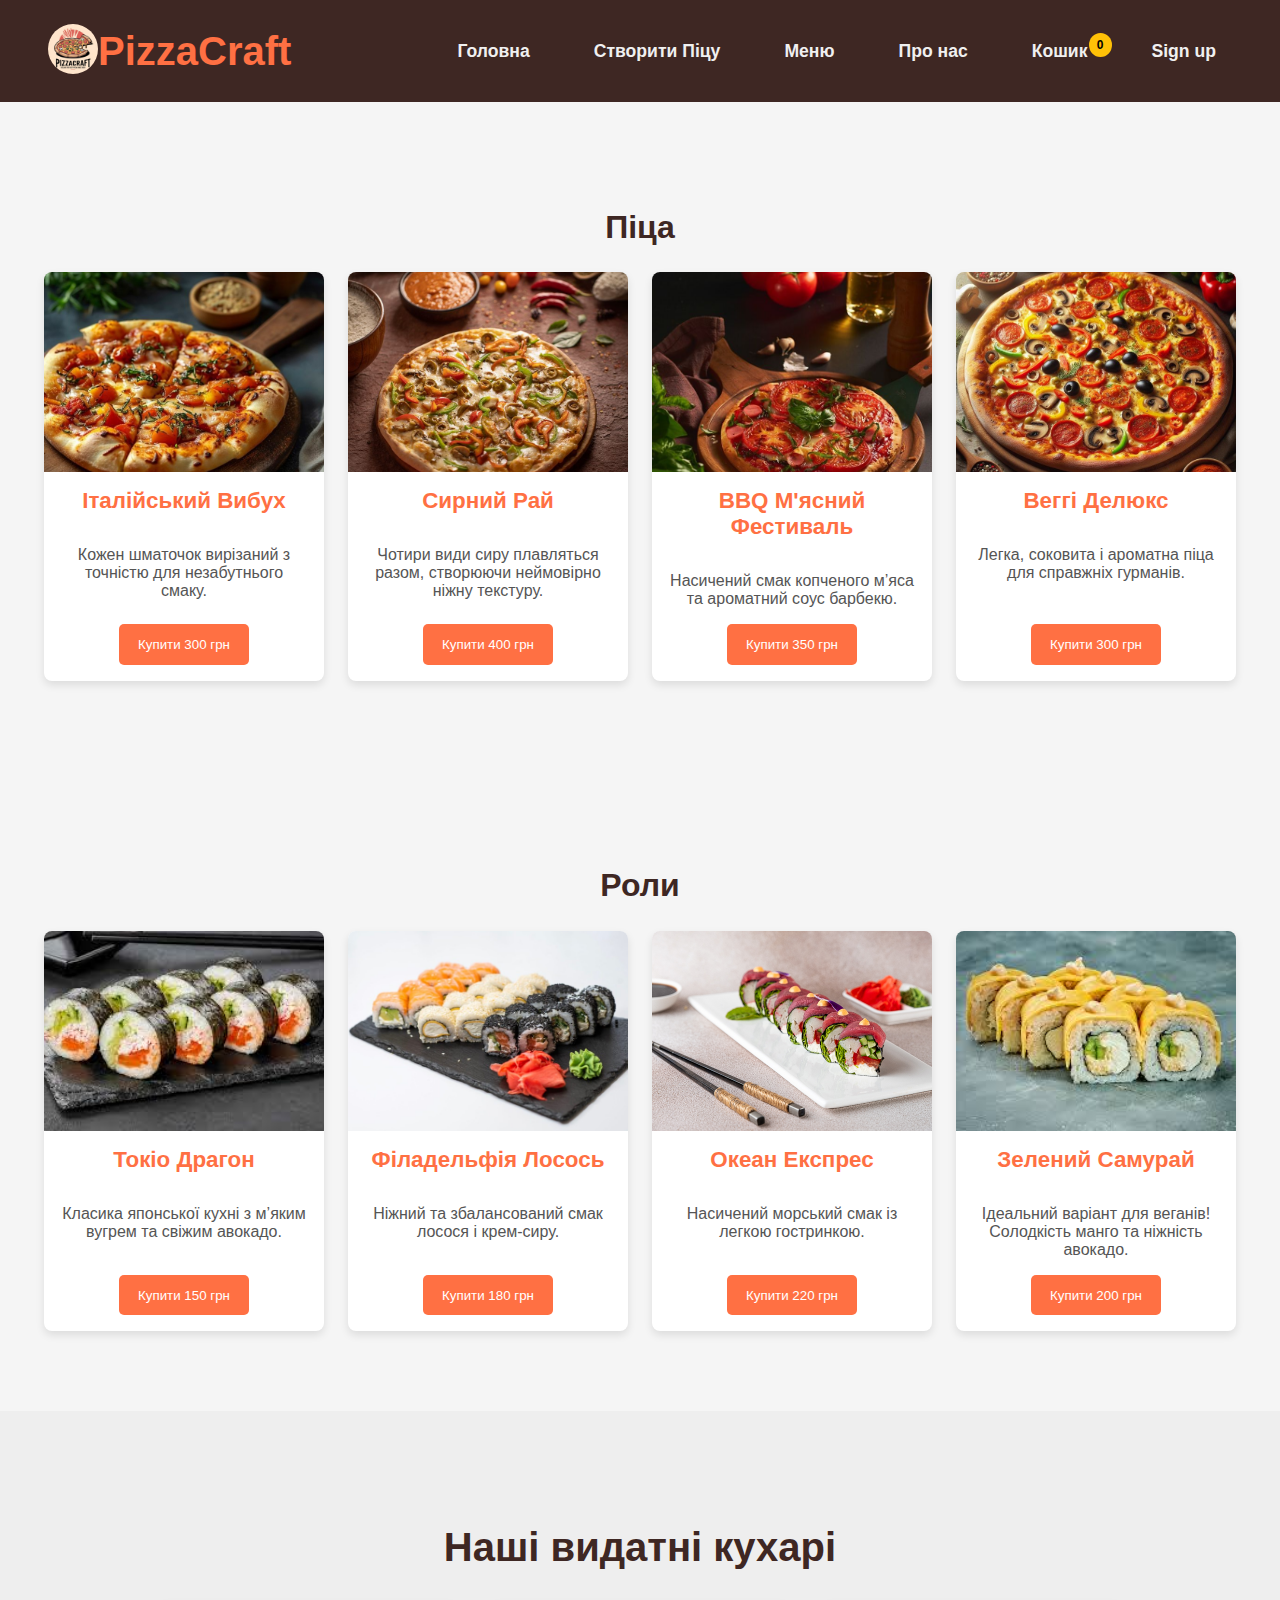
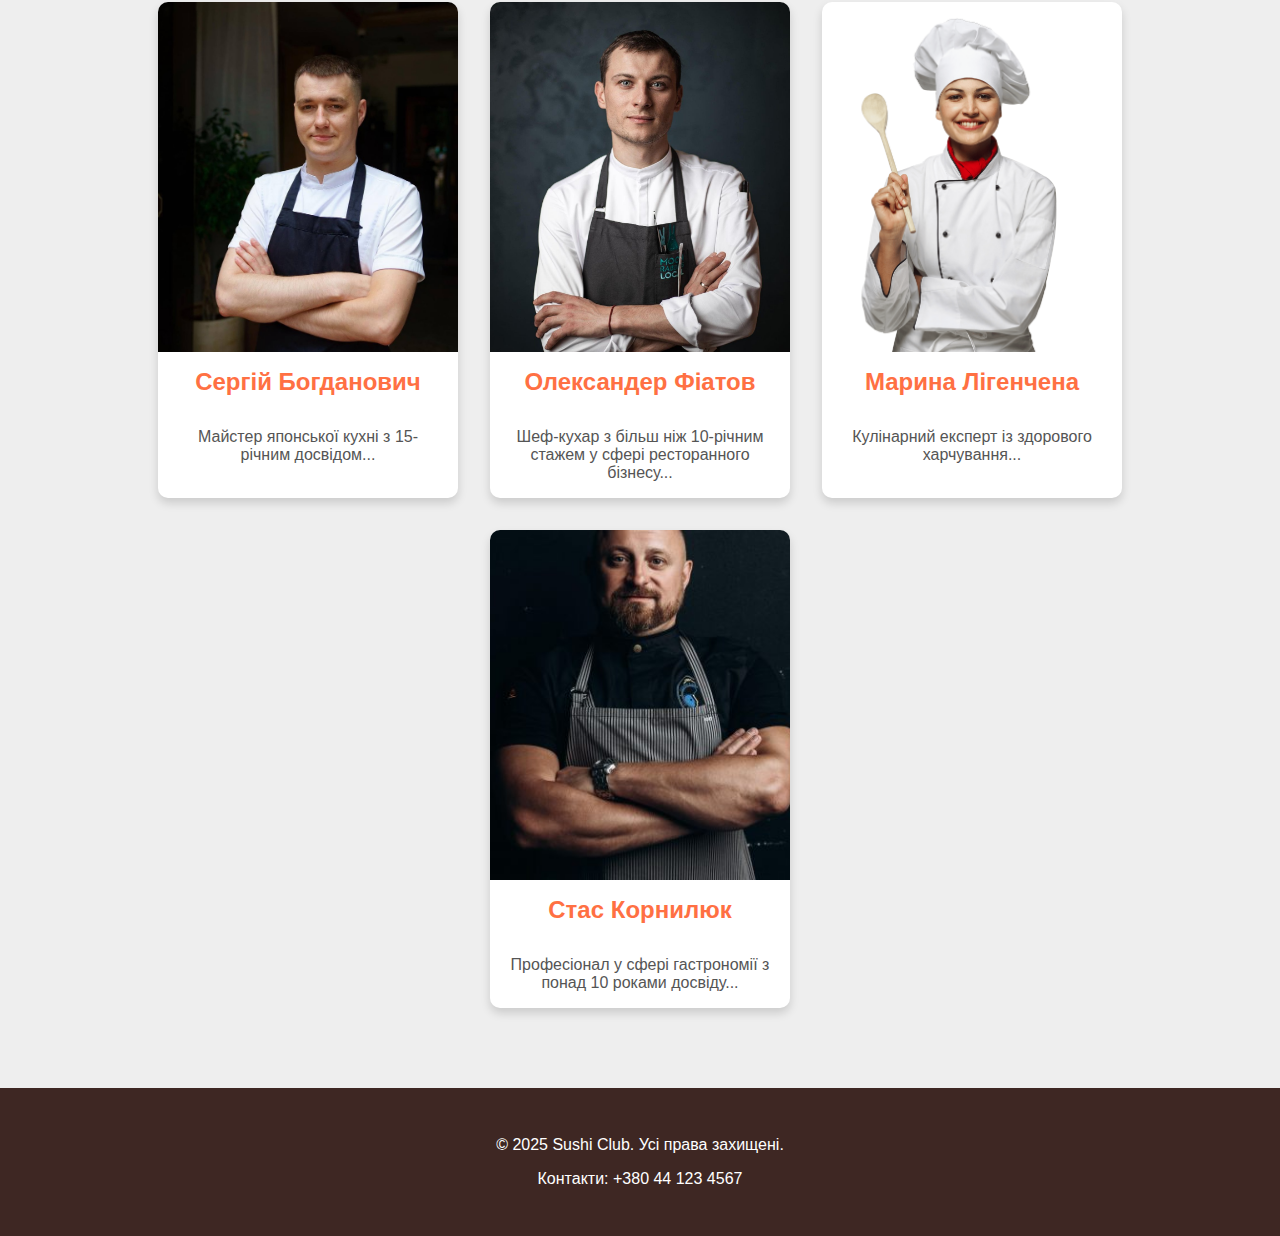
==== index.html @ f6d99a78 "esive" ====
<!DOCTYPE html>
<html lang="uk">
<head>
  <meta charset="UTF-8">
  <meta name="viewport" content="width=device-width, initial-scale=1.0">
  <title>PizzaCraft</title>
  <link rel="stylesheet" href="style.css">
  <link rel="icon" href="img/logo.jpg">
  <script defer src="script.js"></script>
</head>
<body>
  <header class="header">
    <div class="ava">
        <img src="img/logo.jpg" alt="Логотип">
    </div>
    <h1>PizzaCraft</h1>
    <nav>
        <ul>
            <li><a href="index.html">Головна</a></li>
            <li><a href="#">Створити Піцу</a></li>
            <li><a href="#">Меню</a></li>
            <li><a href="#">Про нас</a></li>
            <li>
                <a href="index1.html" >
                    Кошик <span class="cart-count">0</span>
                </a>
            </li>
            <li><a href="#" class="up" onclick="window.location.href='index2.html'">Sign up</a></li>
        </ul>
    </nav>
</header>

<section class="specials">
    <h2>Піца</h2>
    <div class="cards" >
        <div class="card" onclick="openModal('img/pizza_1.jpg', 'Італійський Вибух', 'Склад: томатний соус, моцарела, пепероні, прошуто, пармезан, базилік.Опис: Насичений смак італійських делікатесів у кожному шматочку. Ідеальне поєднання пікантності пепероні та ніжності прошуто.')">
            <img src="img/pizza_1.jpg" alt="Італійський Вибух">
            <h3>Італійський Вибух</h3>
            <p>Кожен шматочок вирізаний з точністю для незабутнього смаку.</p>   
            <button onclick="addToCart('Італійський Вибух', 300)">Купити 300 грн</button>
        </div>

        <div class="card" onclick="openModal('img/pizza_3.jpg', 'Сирний Рай', 'Склад: моцарела, горгонзола, чеддер, пармезан, вершковий соус.Опис: Чотири види сиру плавляться разом, створюючи неймовірно ніжну текстуру та насичений смак.')">
            <img src="img/pizza_3.jpg" alt="Сирний Рай">
            <h3>Сирний Рай</h3>
            <p>Чотири види сиру плавляться разом, створюючи неймовірно ніжну текстуру.</p>
            <button onclick="addToCart('Сирний Рай', 400)">Купити 400 грн</button>
        </div>

        <div class="card" onclick="openModal('img/pizza_2.jpg', 'BBQ М\'ясний Фестиваль', 'Склад: куряче філе, бекон, ковбаски, червона цибуля, соус BBQ, моцарела.Опис: Ідеальний вибір для м’ясоїдів! Насичений смак копченого м’яса та ароматний соус барбекю.')">
            <img src="img/pizza_2.jpg" alt="BBQ М'ясний Фестиваль">
            <h3>BBQ М'ясний Фестиваль</h3>
            <p>Насичений смак копченого м’яса та ароматний соус барбекю.</p>
            <button onclick="addToCart('BBQ М\'ясний Фестиваль', 350)">Купити 350 грн</button>
        </div>

        <div class="card" onclick="openModal('img/pizza_4.jpg', 'Веггі Делюкс', 'Склад: томати черрі, шпинат, печериці, оливки, моцарела, соус песто.Опис: Легка, соковита і ароматна піца для справжніх гурманів, які люблять овочі.')">
            <img src="img/pizza_4.jpg" alt="Веггі Делюкс">
            <h3>Веггі Делюкс</h3>
            <p>Легка, соковита і ароматна піца для справжніх гурманів.</p>
            <button onclick="addToCart('Веггі Делюкс', 300)">Купити 300 грн</button>
        </div>
    </div>
</section>

<section class="specials">
    <h2>Роли</h2>
    <div class="cards">
        <div class="card" onclick="openModal('img/rolly_1.jpg', 'Токіо Драгон', 'Склад: вугор, авокадо, огірок, ікра тобіко, унагі соус.Опис: Класика японської кухні з м’яким вугрем, свіжим авокадо і ніжною ікрою тобіко.')">
            <img src="img/rolly_1.jpg" alt="Токіо Драгон">
            <h3>Токіо Драгон</h3>
            <p>Класика японської кухні з м’яким вугрем та свіжим авокадо.</p>
            <button onclick="addToCart('Токіо Драгон', 150)">Купити 150 грн</button>
        </div>

        <div class="card" onclick="openModal('img/rolly_2.jpg', 'Філадельфія Лосось', 'Склад: лосось, крем-сир, авокадо, рис, норі.Опис: Легкий, ніжний і ідеально збалансований. Одна з найпопулярніших страв.')">
            <img src="img/rolly_2.jpg" alt="Філадельфія Лосось">
            <h3>Філадельфія Лосось</h3>
            <p>Ніжний та збалансований смак лосося і крем-сиру.</p>
            <button onclick="addToCart('Філадельфія Лосось', 180)">Купити 180 грн</button>
        </div>

        <div class="card" onclick="openModal('img/rolly_3.jpg', 'Океан Експрес', 'Склад: тигрова креветка, огірок, ікра масаго, спайсі соус.Опис: Насичений морський смак із легкою гостринкою.')">
            <img src="img/rolly_3.jpg" alt="Океан Експрес">
            <h3>Океан Експрес</h3>
            <p>Насичений морський смак із легкою гостринкою.</p>
            <button onclick="addToCart('Океан Експрес', 220)">Купити 220 грн</button>
        </div>

        <div class="card" onclick="openModal('img/rolly_4.jpg', 'Зелений Самурай', 'Склад: тофу, авокадо, манго, кунжут, соєва бумага.Опис: Ідеальний варіант для веганів. Легка солодкість манго поєднується з ніжним авокадо.')">
            <img src="img/rolly_4.jpg" alt="Зелений Самурай">
            <h3>Зелений Самурай</h3>
            <p>Ідеальний варіант для веганів! Солодкість манго та ніжність авокадо.</p>
            <button onclick="addToCart('Зелений Самурай', 200)">Купити 200 грн</button>
        </div>
    </div>
</section>

    
<section class="specials1">
    <h2>Наші видатні кухарі</h2>
    <div class="cards1">
        <div class="card1" onclick="openModal('img/Сергій Богданович.jpg', 'Сергій Богданович', 'Майстер японської кухні з 15-річним досвідом. Спеціалізується на традиційних техніках приготування суші та ролів. Викладав у відомих кулінарних школах, а його авторські рецепти використовують у топових ресторанах.')">
            <img src="img/Сергій Богданович.jpg" alt="Сергій Богданович">
            <h3>Сергій Богданович</h3>
            <p>Майстер японської кухні з 15-річним досвідом...</p>
        </div>

        <div class="card1" onclick="openModal('img/Олександер Фіатов.png', 'Олександер Фіатов', 'Шеф-кухар з більш ніж 10-річним стажем у сфері ресторанного бізнесу. Його страви відзначаються ідеальним балансом смаку та естетики. Брав участь у міжнародних кулінарних конкурсах та отримував престижні нагороди.')">
            <img src="img/Олександер Фіатов.png" alt="Олександер Фіатов">
            <h3>Олександер Фіатов</h3>
            <p>Шеф-кухар з більш ніж 10-річним стажем у сфері ресторанного бізнесу...</p>
        </div>

        <div class="card1" onclick="openModal('img/Марина Лігенчена.png', 'Марина Лігенчена', 'Кулінарний експерт із здорового харчування. Поєднує традиційні рецепти з сучасними трендами дієтичного харчування. Розробляє унікальні страви для спортсменів і людей, які слідкують за своїм раціоном.')">
            <img src="img/Марина Лігенчена.png" alt="Марина Лігенчена">
            <h3>Марина Лігенчена</h3>
            <p>Кулінарний експерт із здорового харчування...</p>
        </div>

        <div class="card1" onclick="openModal('img/Стас Корнилюк.jpg', 'Стас Корнилюк', 'Професіонал у сфері гастрономії з понад 10 роками досвіду. Відомий своїми авторськими рецептами та вмінням передавати кулінарні знання іншим. Відкрив кілька успішних ресторанів та навчає майбутніх шеф-кухарів.')">
            <img src="img/Стас Корнилюк.jpg" alt="Стас Корнилюк">
            <h3>Стас Корнилюк</h3>
            <p>Професіонал у сфері гастрономії з понад 10 роками досвіду...</p>
        </div>
    </div>
</section>

    

<div id="modal" class="modal">
    <div class="modal-content">
        <span class="close" onclick="closeModal()">&times;</span>
        <img id="modal-img" src="" alt="Кухар">
        <div class="modal-text">
            <h2 id="modal-title"></h2>
            <p id="modal-description"></p>
        </div>
    </div>
</div>

    <footer class="footer">
        <p>© 2025 Sushi Club. Усі права захищені.</p>
        <p>Контакти: +380 44 123 4567</p>
    </footer>
</body>
</html>
---- style.css ----
body {
  margin: 0;
  font-family: 'Arial', sans-serif;
  color: #333;
}

.header {
  display: flex;
  
  justify-content: space-between;
  align-items: center;
  padding: 1.5rem 3rem;
  background-color: #3e2723;
  color: white;
  box-shadow: 0 4px 8px rgba(0, 0, 0, 0.1);
}

.header h1 {
  margin: 0;
  font-size: 2.5rem;
  font-weight: 700;
  color: #ff7043;
  flex-grow: 1;
}

.header nav ul {
  list-style: none;
  display: flex;
  gap: 2rem;
  padding: 0;
  margin: 0;
}
nav ul li {
  margin: 0 15px;
  position: relative; 
}
.header nav ul li {
  margin: 0;
}

.header nav ul li a {
  color: #f0f0f0;
  text-decoration: none;
  font-size: 1.1rem;
  font-weight: 600;
  padding: 0.5rem 1rem;
  border-radius: 5px;
  transition: background-color 0.3s, color 0.3s;
  
}

.header nav ul li a:hover {
  background-color: #ff7043;
  color: white;
}

.ava img {
  width: 50px;
  height: auto;
  border-radius: 50%;
}

.specials {
  padding: 5rem 2rem;
  text-align: center;
  background-color: #f5f5f5;
}

.specials h2 {
  font-size: 2rem;
  color: #3e2723;
}

.cards {
  display: flex;
  justify-content: center;
  gap: 1.5rem;
  flex-wrap: wrap;
}

.card {
  background-color: #ffffff;
  border-radius: 8px;
  box-shadow: 0 4px 8px rgba(0, 0, 0, 0.1);
  width: 280px;
  overflow: hidden;
  transition: transform 0.3s;
  display: flex;
  flex-direction: column;
  justify-content: space-between;
}

.card:hover {
  transform: translateY(-5px);
}

.card img {
  width: 100%;
  height: 200px;
  object-fit: cover;
}

.card h3 {
  margin: 1rem;
  color: #ff7043;
  font-size: 1.4rem;
  flex-grow: 0;
}

.card p {
  padding: 0 1rem;
  color: #555;
  font-size: 1rem;
  flex-grow: 1; 
}

.card button {
  background-color: #ff7043;
  color: white;
  border: none;
  padding: 0.8rem 1.2rem;
  border-radius: 5px;
  cursor: pointer;
  transition: background-color 0.3s;
  margin: 0 1rem 1rem 1rem;
  align-self: center;
}

.card button:hover {
  background-color: #e64a19;
}


.gallery {
  padding: 3rem 2rem;
  text-align: center;
  background-color: #f5f5f5;
}

.gallery h2 {
  font-size: 2rem;
  color: #3e2723;
}

.thumbnails img {
  width: 100px;
  height: auto;
  margin: 1rem;
  transition: transform 0.3s;
}

.header nav ul li a.cart-icon {
  background-color: #ff5722;
  font-weight: bold;
  padding: 10px 20px;
  border-radius: 5px;
  text-decoration: none;
  display: flex;
  align-items: center;
  position: relative;
  transition: background-color 0.3s ease;
}

.header nav ul li a.cart-icon:hover {
  background-color: #e64a19;
  
}

.cart-count {
  position: absolute;
  top: -8px;
  right: -8px;
  background-color: #ffc107;
  color: black;
  font-size: 12px;
  font-weight: bold;
  border-radius: 50%;
  padding: 5px 8px;
}

.cart-count {
  display: inline-block;
  margin-left: 8px;
}


.thumbnails img:hover {
  transform: scale(1.1);
}

.footer {
  text-align: center;
  padding: 2rem;
  background-color: #3e2723;
  color: white;
}




.shot {
  position: absolute;
  top: 50%;
  left: 50%;
  transform: translate(-50%, -50%);
  background-color: #3e2723;
  text-align: center;
  padding: 20px;
  border-radius: 10px;
  color: white;
  font-size: 18px;
  box-shadow: 0 40px 100px rgba(0, 0, 0, 0.7);
  padding: 50px;
  gap: 15px;
}

.clear {
  margin-top: 0;
  padding-top: 10px;
  text-align: center; 
}

.checkout{
  padding: 8px;
  color:white;
  background-color: #e64a19;
  margin-top:25px ;
}

.checkout:not(:last-child) {
  margin-bottom: 15px; /* Відступ між кнопками */
}



.specials1 {
  padding: 5rem 2rem;
  text-align: center;
}

.specials1 h2 {
  font-size: 2.5rem;
  color: #3e2723;
  margin-bottom: 2rem;
}

.cards1 {
  display: flex;
  justify-content: center;
  gap: 2rem;
  flex-wrap: wrap;
}

.card1 {
  background-color: #ffffff;
  border-radius: 10px;
  box-shadow: 0 5px 10px rgba(0, 0, 0, 0.15);
  width: 300px;
  overflow: hidden;
  transition: transform 0.3s;
  display: flex;
  flex-direction: column;
  align-items: center;
  text-align: center;
}

.card1:hover {
  transform: translateY(-5px);
}

.card1 img {
  width: 100%;
  height: 350px;
  object-fit: cover;
}

.card1 h3 {
  margin: 1rem 0;
  color: #ff7043;
  font-size: 1.5rem;
}

.card1 p {
  padding: 0 1rem;
  color: #555;
  font-size: 1rem;
  flex-grow: 1;
}

.card1 button {
  background-color: #ff7043;
  color: white;
  border: none;
  padding: 0.8rem 1.2rem;
  border-radius: 5px;
  cursor: pointer;
  transition: background-color 0.3s;
  margin-bottom: 1rem;
}

.card1 button:hover {
  background-color: #e64a19;
}


.specials1 {
  padding: 5rem 2rem;
  text-align: center;
  background-color: #eee;
}

.specials1 h2 {
  font-size: 2.5rem;
  color: #3e2723;
  margin-bottom: 2rem;
}

.cards1 {
  display: flex;
  justify-content: center;
  gap: 2rem;
  flex-wrap: wrap;
}

.card1 {
  background-color: #ffffff;
  border-radius: 10px;
  box-shadow: 0 5px 10px rgba(0, 0, 0, 0.15);
  width: 300px;
  overflow: hidden;
  transition: transform 0.3s;
  display: flex;
  flex-direction: column;
  align-items: center;
  text-align: center;
  cursor: pointer;
}

.card1:hover {
  transform: translateY(-5px);
}

.card1 img {
  width: 100%;
  height: 350px;
  object-fit: cover;
}

.card1 h3 {
  margin: 1rem 0;
  color: #ff7043;
  font-size: 1.5rem;
}

.card1 p {
  padding: 0 1rem;
  color: #555;
  font-size: 1rem;
}

.modal {
  display: none;
  position: fixed;
  top: 0;
  left: 0;
  width: 100%;
  height: 100%;
  background: rgba(0, 0, 0, 0.7);
  justify-content: center;
  align-items: center;
  z-index: 1000;
}

.modal-content {
  background: #fff;
  width: 80%;
  max-width: 900px;
  display: flex;
  align-items: center;
  border-radius: 10px;
  overflow: hidden;
  position: relative;
}

.modal img {
  width: 50%;
  height: 100%;
  object-fit: cover;
}

.modal-text {
  padding: 2rem;
  width: 50%;
}

.modal-text h2 {
  font-size: 2rem;
  color: #3e2723;
}

.modal-text p {
  font-size: 1.2rem;
  color: #555;
}

.close {
  position: absolute;
  top: 15px;
  right: 20px;
  font-size: 2rem;
  cursor: pointer;
  color: #ff7043;
}

.close:hover {
  color: #e64a19;
}
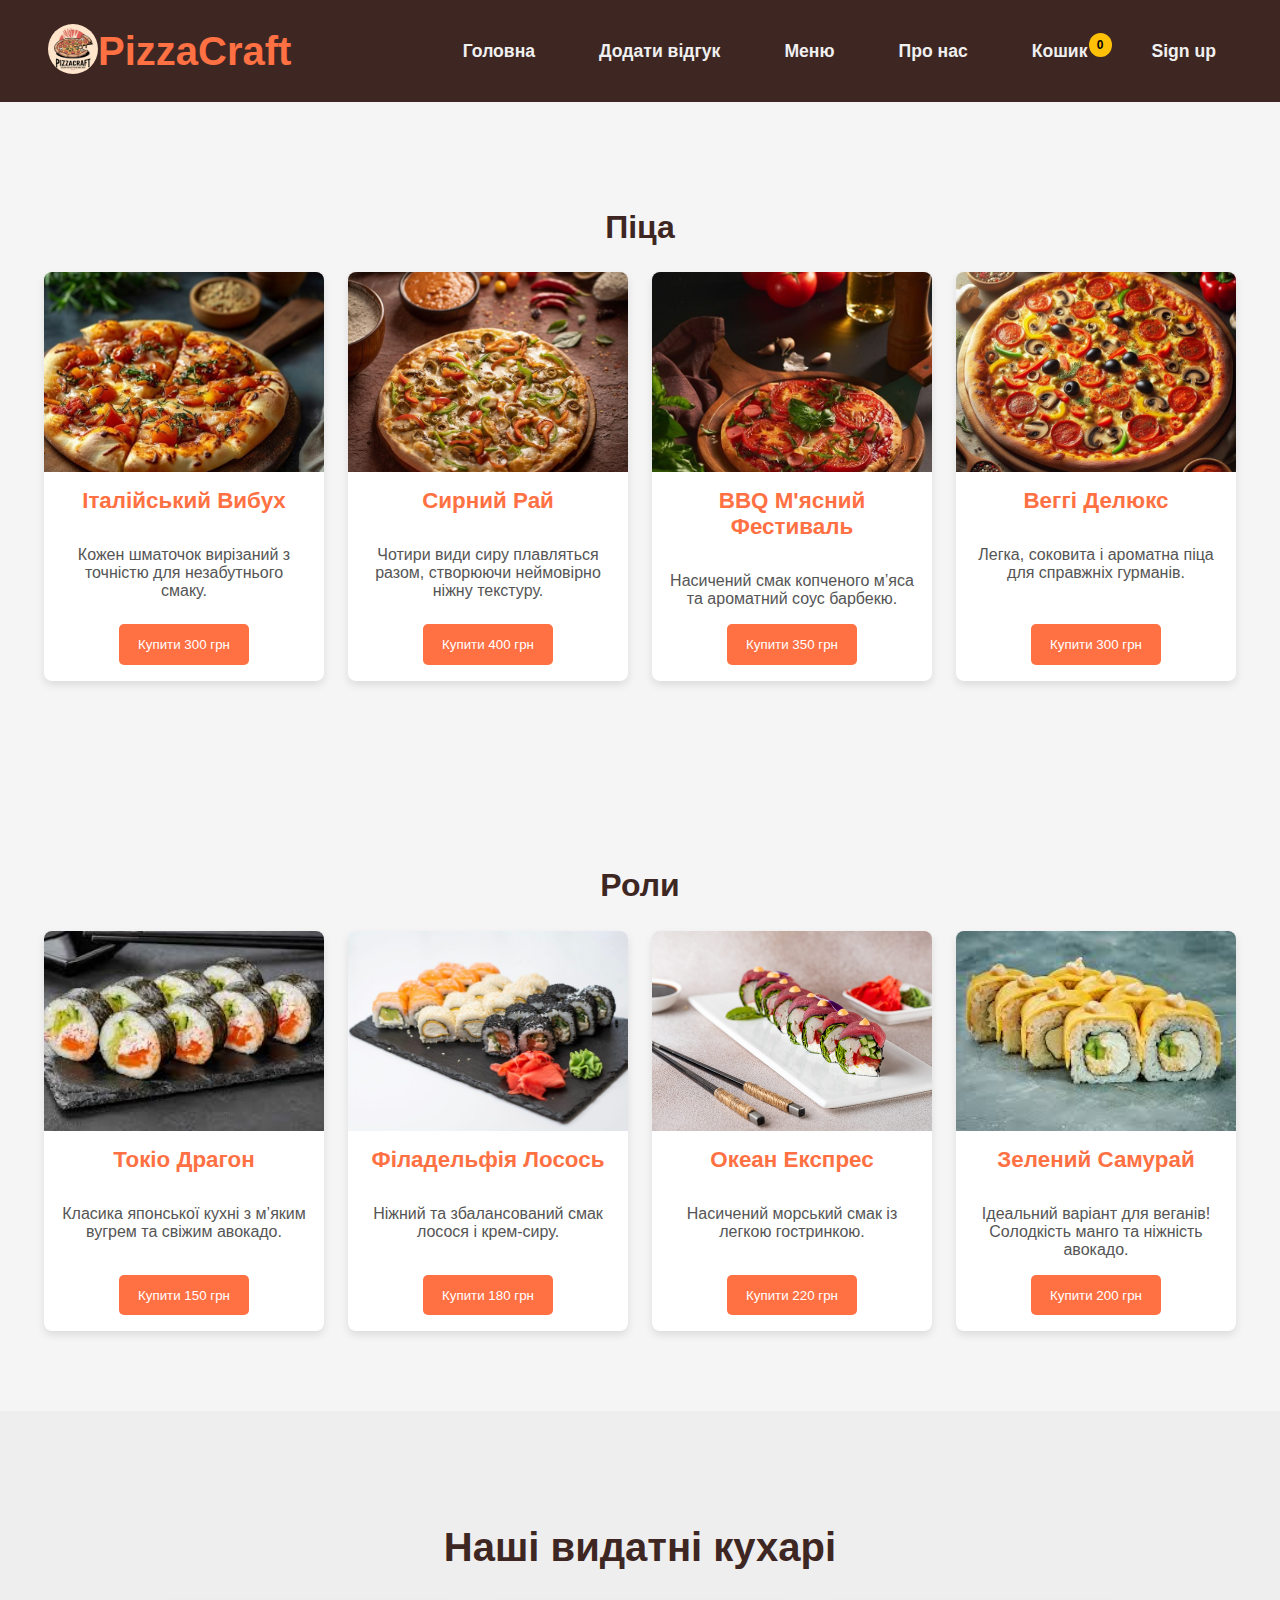
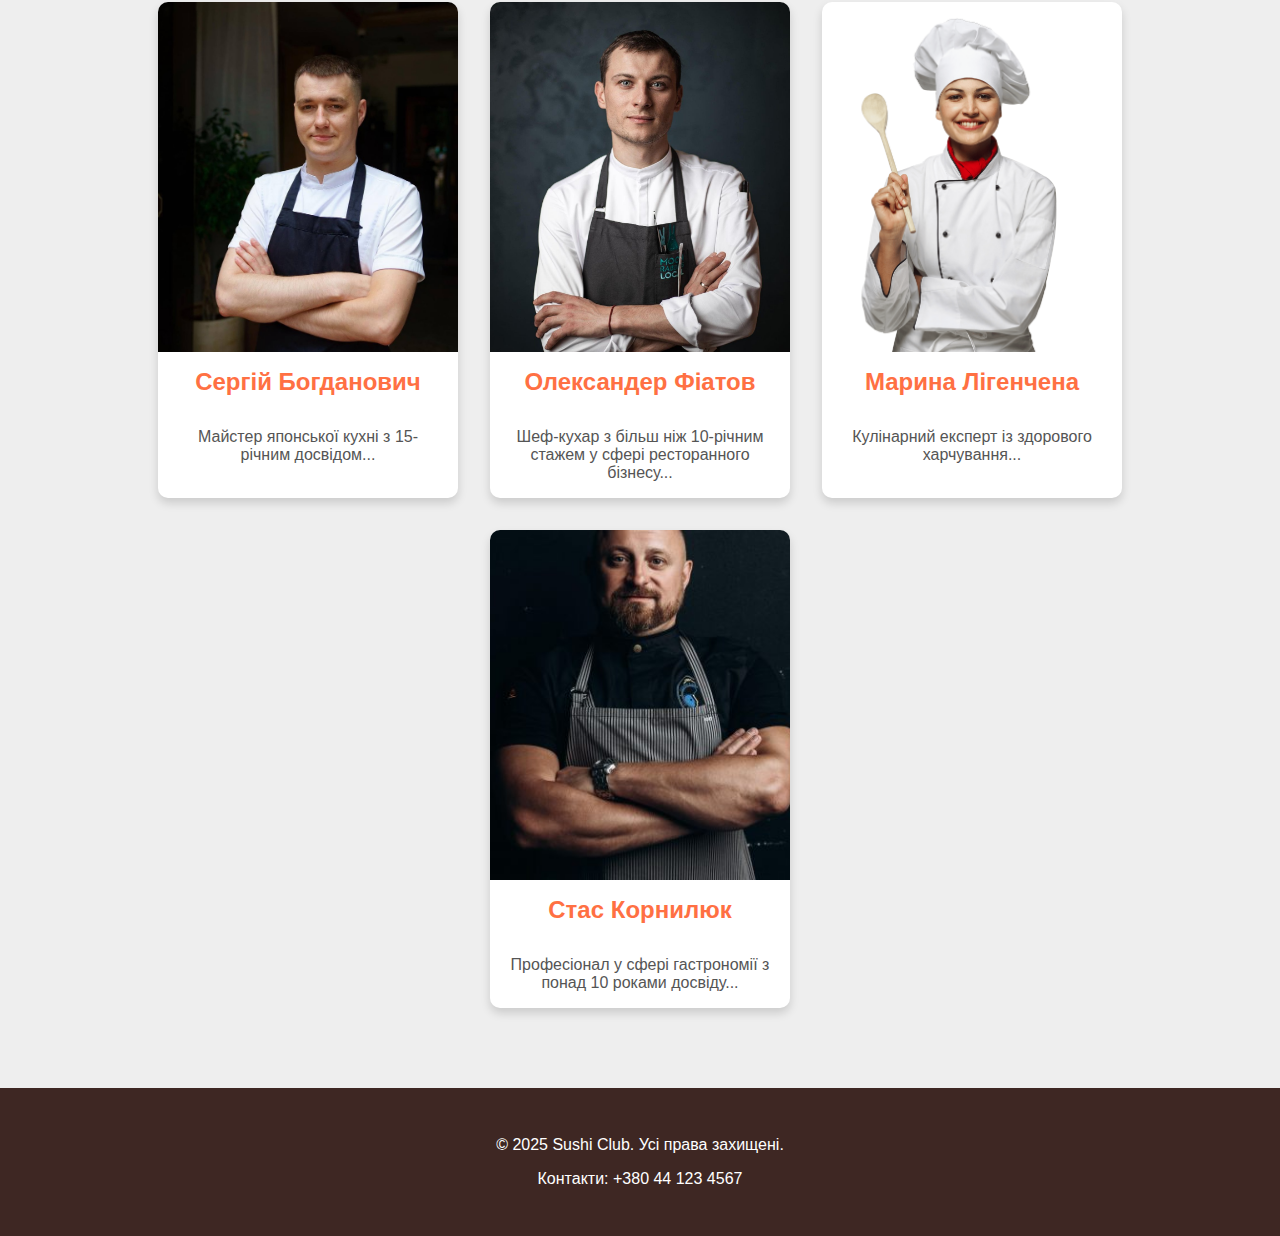
==== commit f1de3303: "робив відгуки" ====
--- a/index.html
+++ b/index.html
@@ -17,7 +17,7 @@
     <nav>
         <ul>
             <li><a href="index.html">Головна</a></li>
-            <li><a href="#">Створити Піцу</a></li>
+            <li><a href="index3.html" >Додати відгук</a></li>
             <li><a href="#">Меню</a></li>
             <li><a href="#">Про нас</a></li>
             <li>
--- a/style.css
+++ b/style.css
@@ -1,3 +1,20 @@
+
+
+
+
+
+
+
+
+
+
+
+
+
+
+
+
+
 
 body {
   margin: 0;
@@ -415,4 +432,111 @@
 
 .close:hover {
   color: #e64a19;
+}
+
+
+
+
+
+.cart-container {
+  max-width: 600px;
+  margin: 40px auto;
+  background: white;
+  padding: 20px;
+  border-radius: 10px;
+  box-shadow: 0px 4px 10px rgba(0, 0, 0, 0.1);
+}
+
+.cart-title {
+  font-size: 24px;
+  margin-bottom: 20px;
+}
+
+.cart-items {
+  display: flex;
+  flex-direction: column;
+  gap: 15px;
+}
+
+.cart-item {
+  display: flex;
+  align-items: center;
+  background: #fff7e6;
+  padding: 10px;
+  border-radius: 8px;
+  justify-content: space-between;
+}
+
+.cart-item-img {
+  width: 60px;
+  height: 60px;
+  border-radius: 8px;
+  margin-right: 15px;
+}
+
+.cart-item-info {
+  text-align: left;
+  flex-grow: 1;
+}
+
+.btn {
+  background: #ff6600;
+  color: white;
+  padding: 10px;
+  border: none;
+  border-radius: 5px;
+  cursor: pointer;
+  font-weight: bold;
+  transition: 0.3s;
+}
+
+.btn:hover {
+  background: #e65c00;
+}
+
+.btn.small {
+  padding: 5px 10px;
+}
+
+.cart-buttons {
+  display: flex;
+  justify-content: space-between;
+  margin-top: 20px;
+}
+
+.cart-total {
+  font-size: 18px;
+  margin-top: 20px;
+}
+
+.empty-cart {
+  font-size: 18px;
+  color: #888;
+}
+
+
+
+
+
+.cart-table {
+  width: 100%;
+  border-collapse: collapse;
+  margin-top: 10px;
+}
+
+.cart-table th, .cart-table td {
+  border: 1px solid #ddd;
+  padding: 10px;
+  text-align: center;
+}
+
+.cart-table th {
+  background: #ff6600;
+  color: white;
+}
+
+.cart-item-img {
+  width: 50px;
+  height: 50px;
+  border-radius: 8px;
 }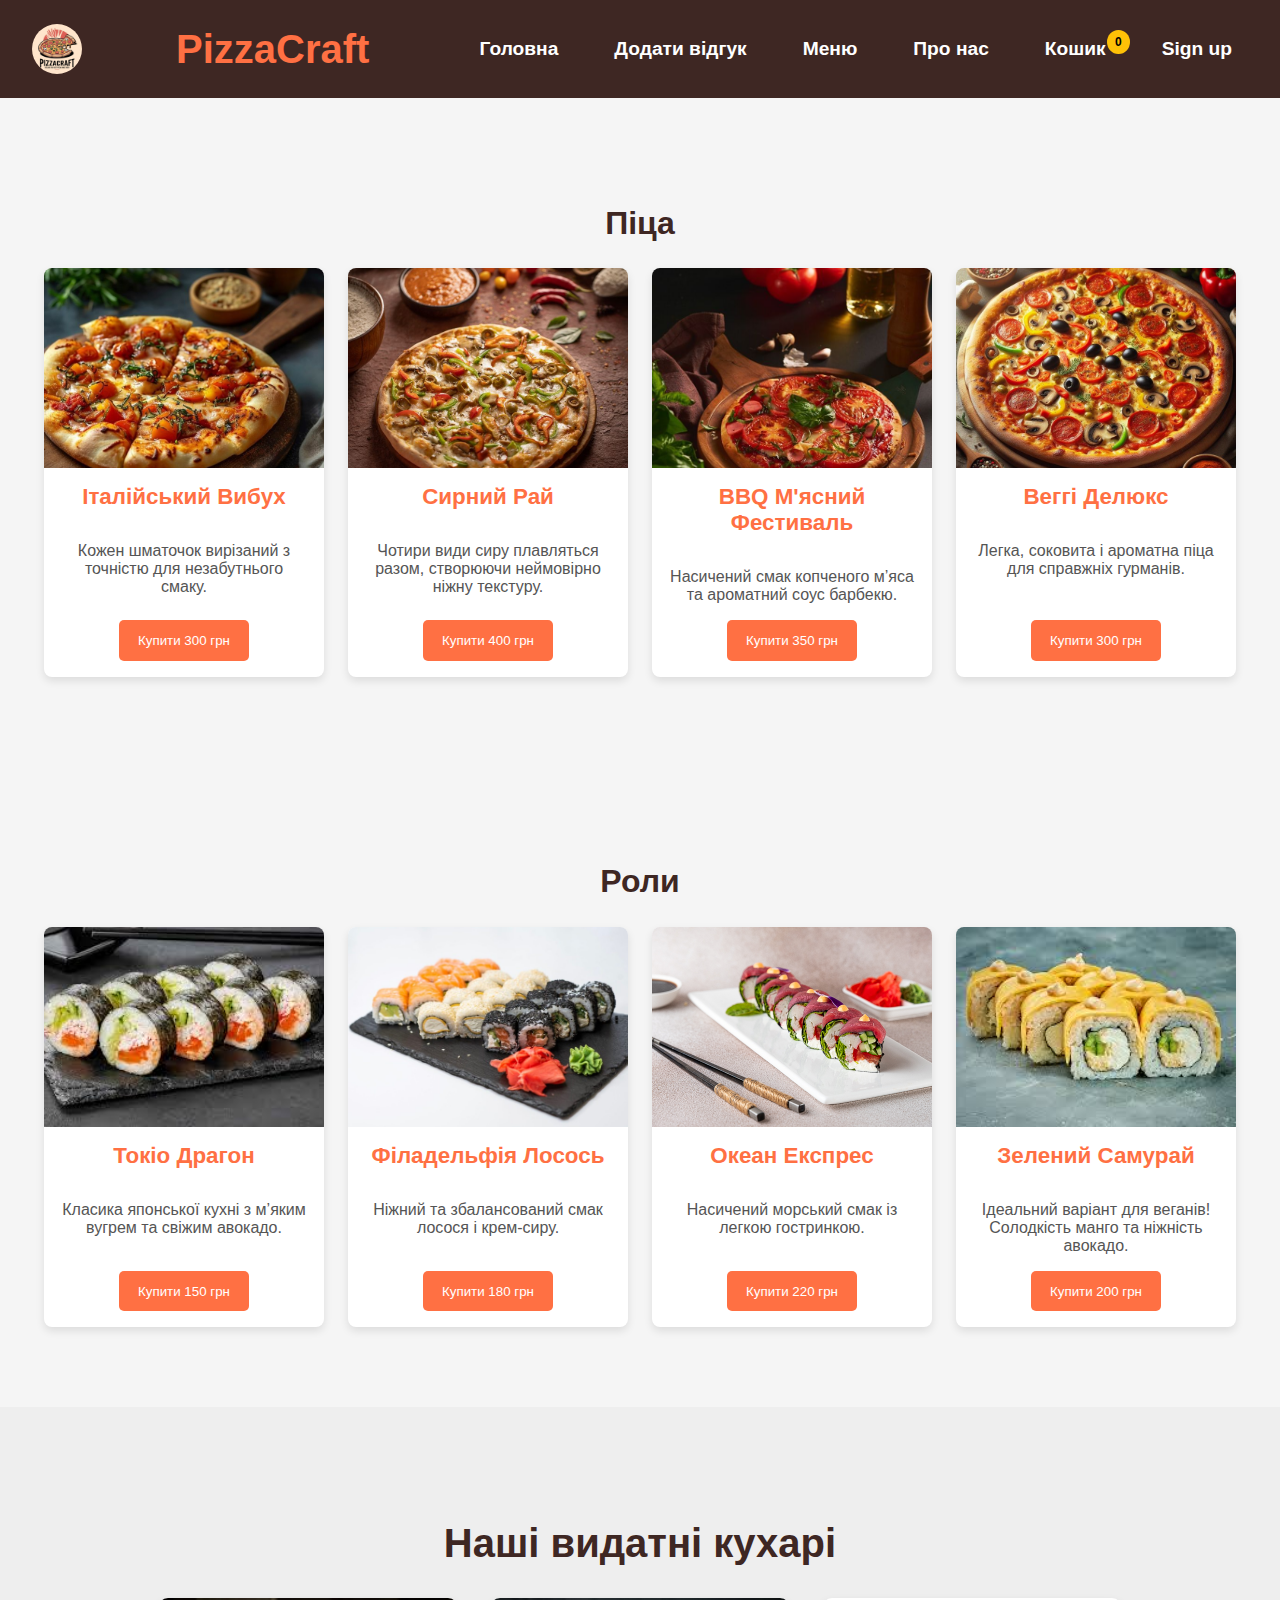
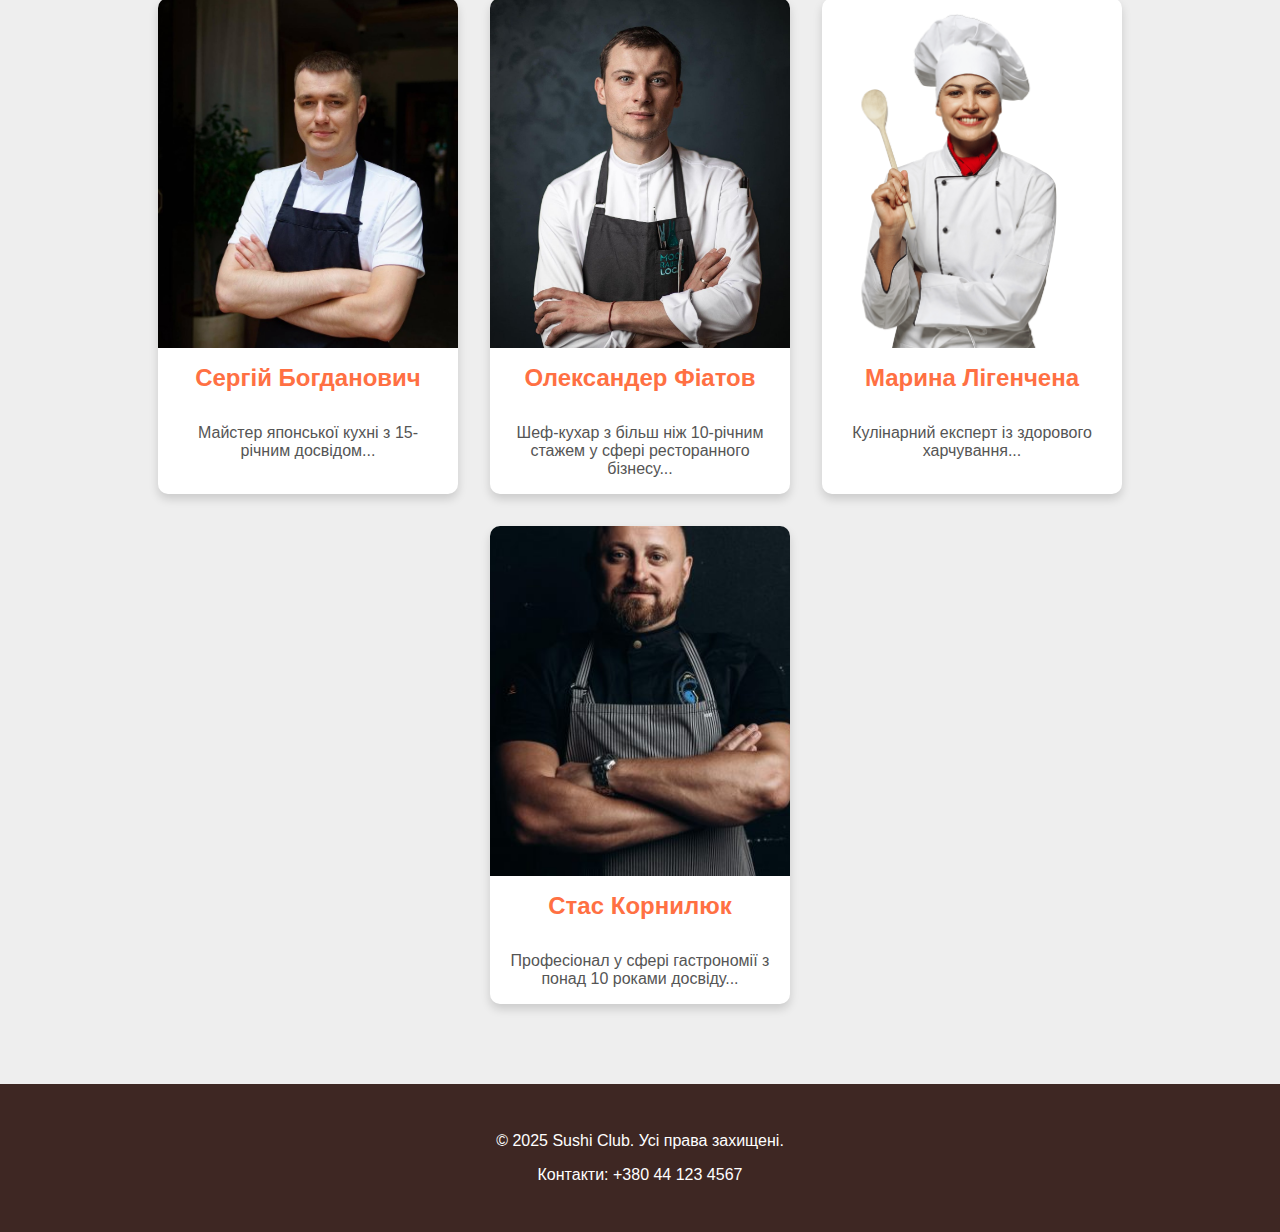
==== commit 7503a7c9: "ідкритий урок" ====
--- a/index.html
+++ b/index.html
@@ -18,8 +18,8 @@
         <ul>
             <li><a href="index.html">Головна</a></li>
             <li><a href="index3.html" >Додати відгук</a></li>
-            <li><a href="#">Меню</a></li>
-            <li><a href="#">Про нас</a></li>
+            <li><a href="#" class="ura">Меню</a></li>
+            <li><a href="#" class="uras">Про нас</a></li>
             <li>
                 <a href="index1.html" >
                     Кошик <span class="cart-count">0</span>
--- a/style.css
+++ b/style.css
@@ -212,6 +212,127 @@
   background-color: #3e2723;
   color: white;
 }
+
+
+@media(max-width: 1024px) {
+  .card:nth-child(3),
+  .card:nth-child(4) {
+      display: none;
+  }
+  .card:nth-child(3),
+  .card:nth-child(4) {
+      display: none;
+  }
+  .card1:nth-child(3),
+  .card1:nth-child(4) {
+      display: none;
+  }
+   .ura{
+        display: none;
+   }
+}
+
+
+.header {
+  display: flex;
+  justify-content: space-between; /* Вирівнюємо вміст по краях */
+  align-items: center; /* Вертикальне вирівнювання елементів */
+  padding: 1.5rem 2rem; /* Внутрішні відступи */
+  background-color: #3e2723; /* Фон */
+  color: white;
+}
+
+.header .ava {
+  display: flex;
+  align-items: center; /* Вертикальне вирівнювання логотипу */
+}
+
+.header h1 {
+  font-size: 2.5rem;
+  font-weight: bold;
+  color: #ff7043;
+  margin: 0;
+  text-align: center;
+  flex-grow: 1; /* Додаємо гнучкість для вирівнювання */
+}
+
+.header nav ul {
+  display: flex;
+  list-style: none;
+  gap: 1.5rem;
+  margin: 0;
+  padding: 0;
+}
+
+.header nav ul li {
+  margin: 0;
+}
+
+.header nav ul li a {
+  color: white;
+  text-decoration: none;
+  font-size: 1.2rem;
+  padding: 0.5rem 1rem;
+  border-radius: 5px;
+  transition: background-color 0.3s;
+}
+
+.header nav ul li a:hover {
+  background-color: #ff7043;
+}
+
+@media (max-width: 768px) {
+  .uras {
+      display: none;
+  }
+}
+
+
+@media (max-width: 425px) {
+  .card:nth-child(2),
+  .card:nth-child(3),
+  .card:nth-child(4) {
+      display: none;
+  }
+  .card:nth-child(2),
+  .card:nth-child(3),
+  .card:nth-child(4) {
+      display: none;
+  }
+  .card1:nth-child(2),
+  .card1:nth-child(3),
+  .card1:nth-child(4) {
+      display: none;
+  }
+   .ura{
+        display: none;
+   }
+    .header {
+        display: flex;
+        justify-content: center; 
+        align-items: center;
+        background-color: #3e2723;
+        padding: 1.5rem;
+    }
+
+    .header .ava,
+    .header nav {
+        display: none; 
+    }
+
+    .header h1 {
+        color: #ff7043;
+        font-size: 2.5rem;
+        font-weight: bold;
+        text-align: center;
+        margin: 0;
+    }
+}
+
+
+
+
+
 
 
 
@@ -445,6 +566,7 @@
   padding: 20px;
   border-radius: 10px;
   box-shadow: 0px 4px 10px rgba(0, 0, 0, 0.1);
+  border: dashed #ff7043;
 }
 
 .cart-title {
@@ -478,20 +600,31 @@
   text-align: left;
   flex-grow: 1;
 }
+.cart-buttons {
+  display: flex;
+  gap: 10px;
+}
 
 .btn {
+  flex: 1;
+  padding: 12px 15px;
+  font-size: 16px;
   background: #ff6600;
   color: white;
-  padding: 10px;
   border: none;
-  border-radius: 5px;
-  cursor: pointer;
-  font-weight: bold;
+  border-radius: 8px;
   transition: 0.3s;
 }
 
 .btn:hover {
   background: #e65c00;
+}
+
+.cart-item-img {
+  width: 60px;
+  height: auto;
+  border-radius: 8px;
+  object-fit: cover;
 }
 
 .btn.small {
@@ -534,9 +667,3 @@
   background: #ff6600;
   color: white;
 }
-
-.cart-item-img {
-  width: 50px;
-  height: 50px;
-  border-radius: 8px;
-}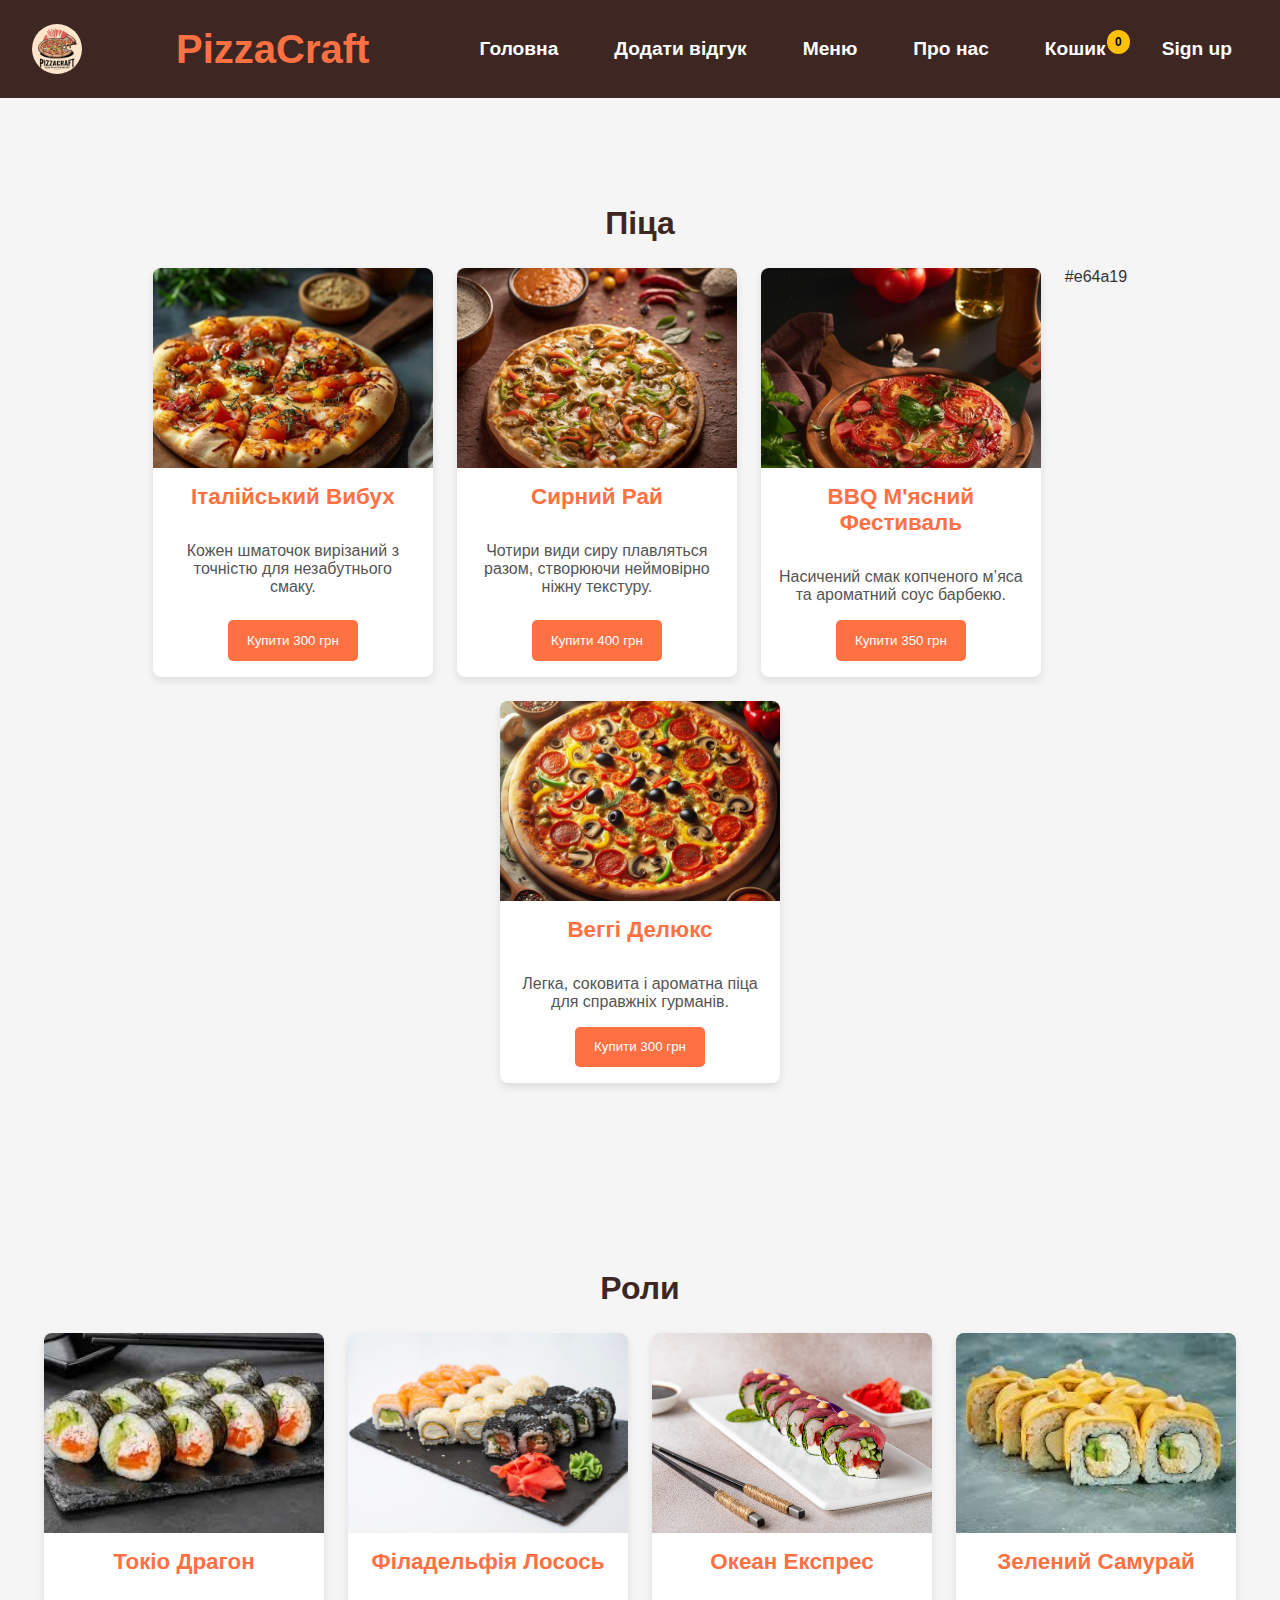
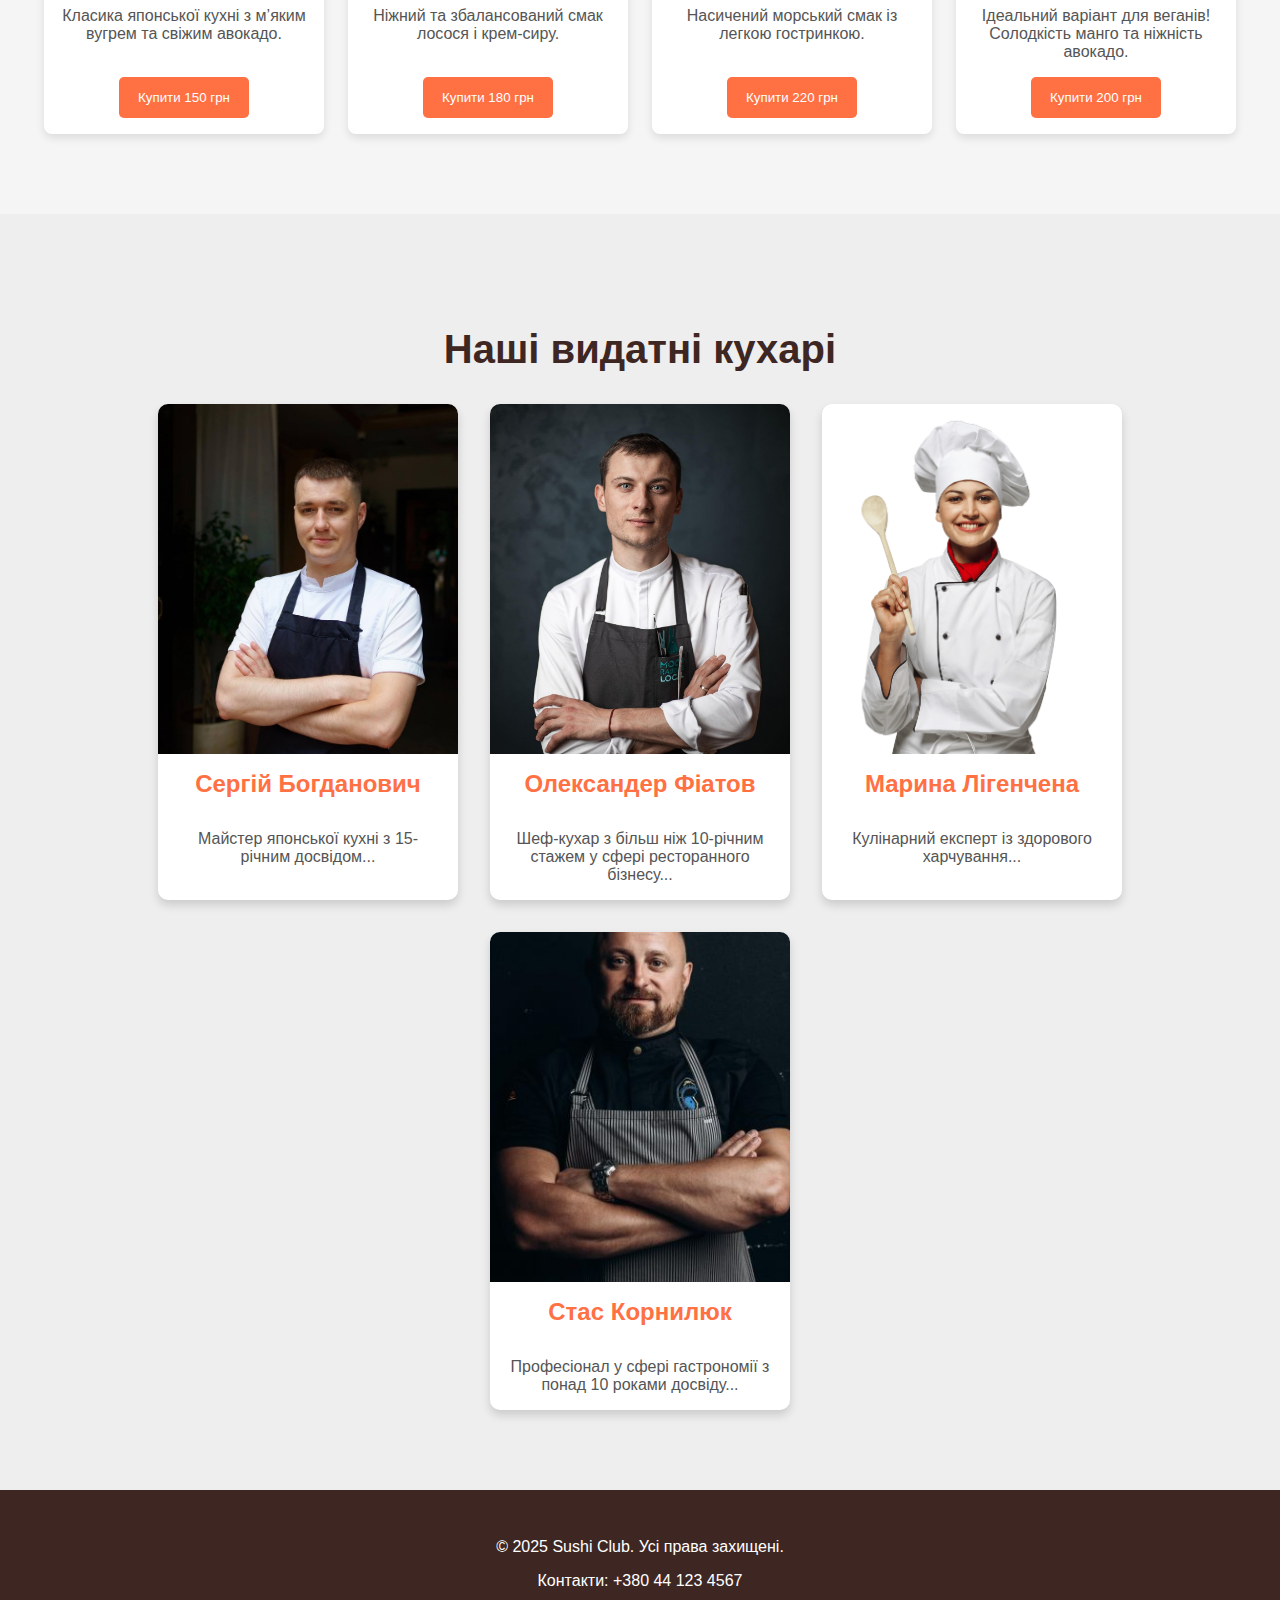
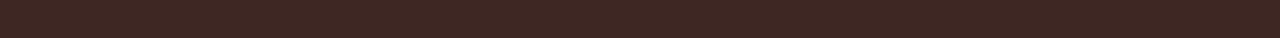
==== commit 2ed6c402: "Відкритий урок" ====
--- a/index.html
+++ b/index.html
@@ -52,7 +52,7 @@
             <h3>BBQ М'ясний Фестиваль</h3>
             <p>Насичений смак копченого м’яса та ароматний соус барбекю.</p>
             <button onclick="addToCart('BBQ М\'ясний Фестиваль', 350)">Купити 350 грн</button>
-        </div>
+        </div>#e64a19
 
         <div class="card" onclick="openModal('img/pizza_4.jpg', 'Веггі Делюкс', 'Склад: томати черрі, шпинат, печериці, оливки, моцарела, соус песто.Опис: Легка, соковита і ароматна піца для справжніх гурманів, які люблять овочі.')">
             <img src="img/pizza_4.jpg" alt="Веггі Делюкс">
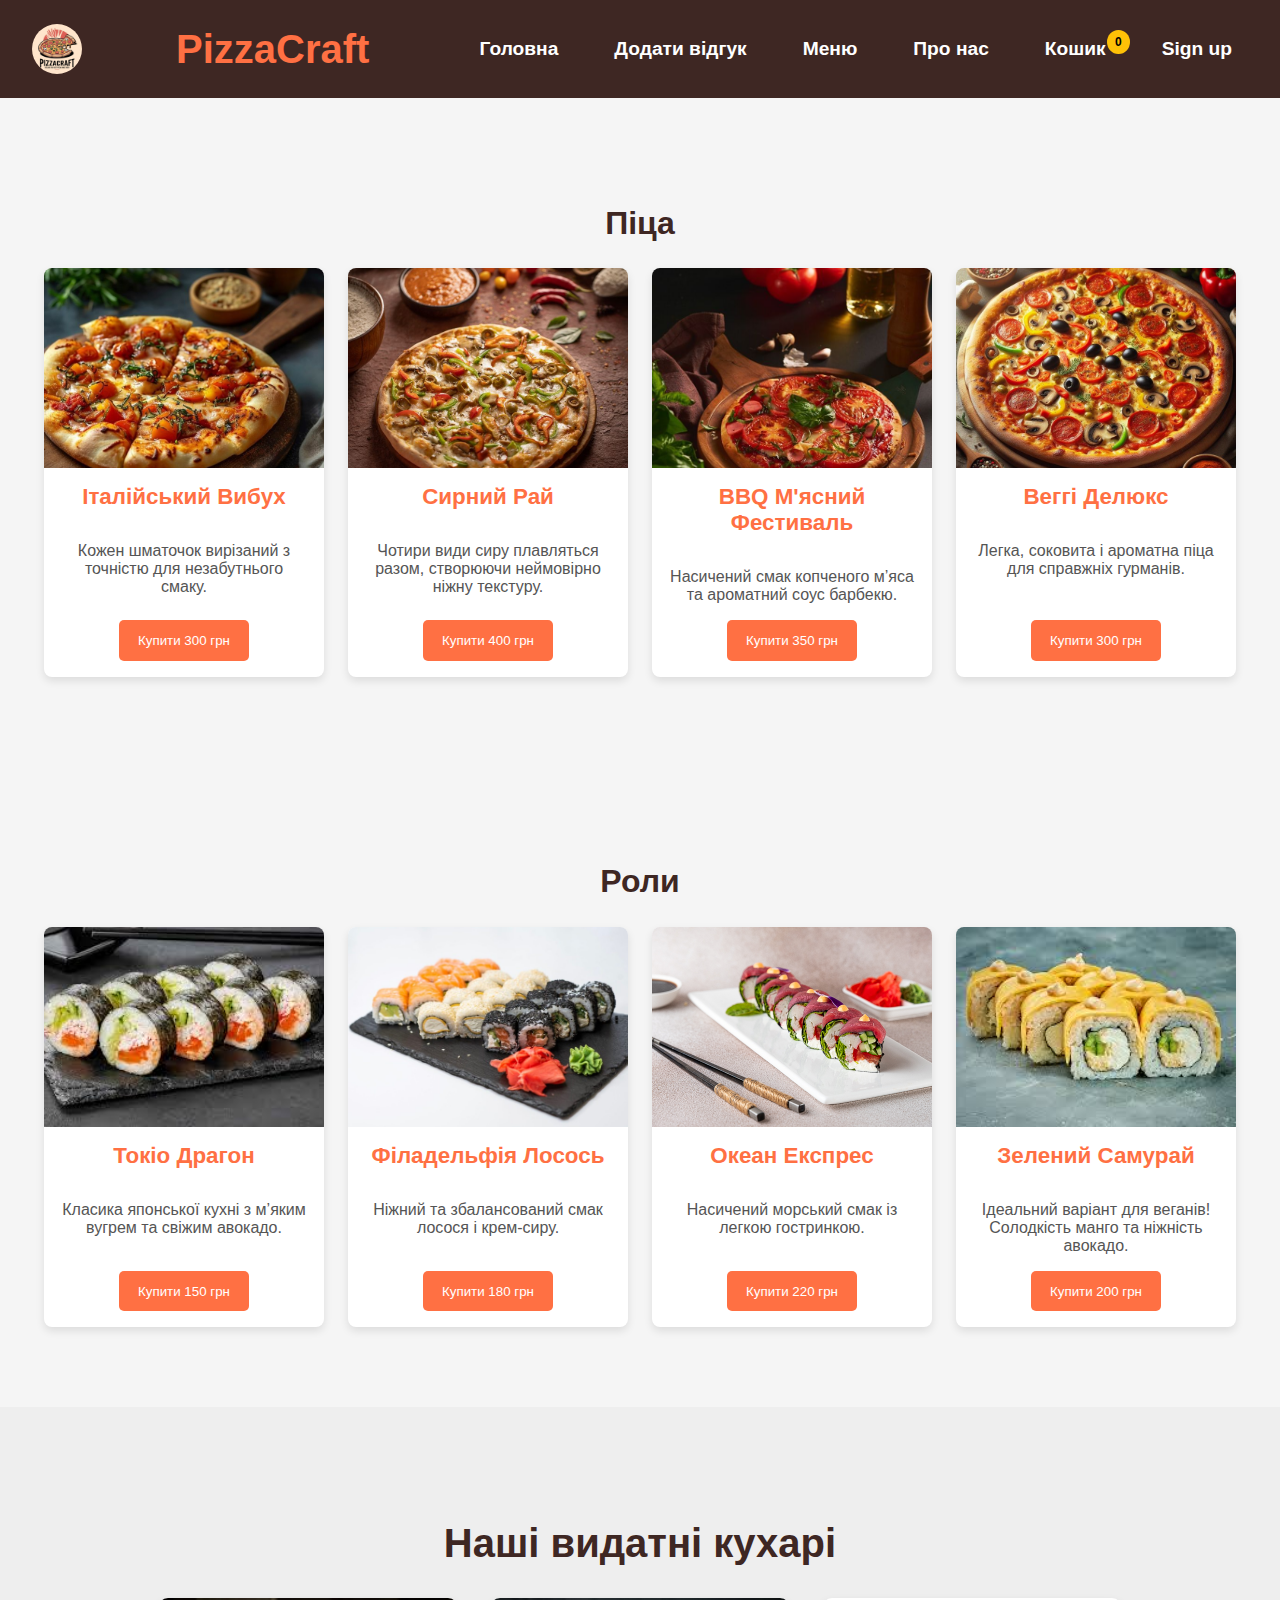
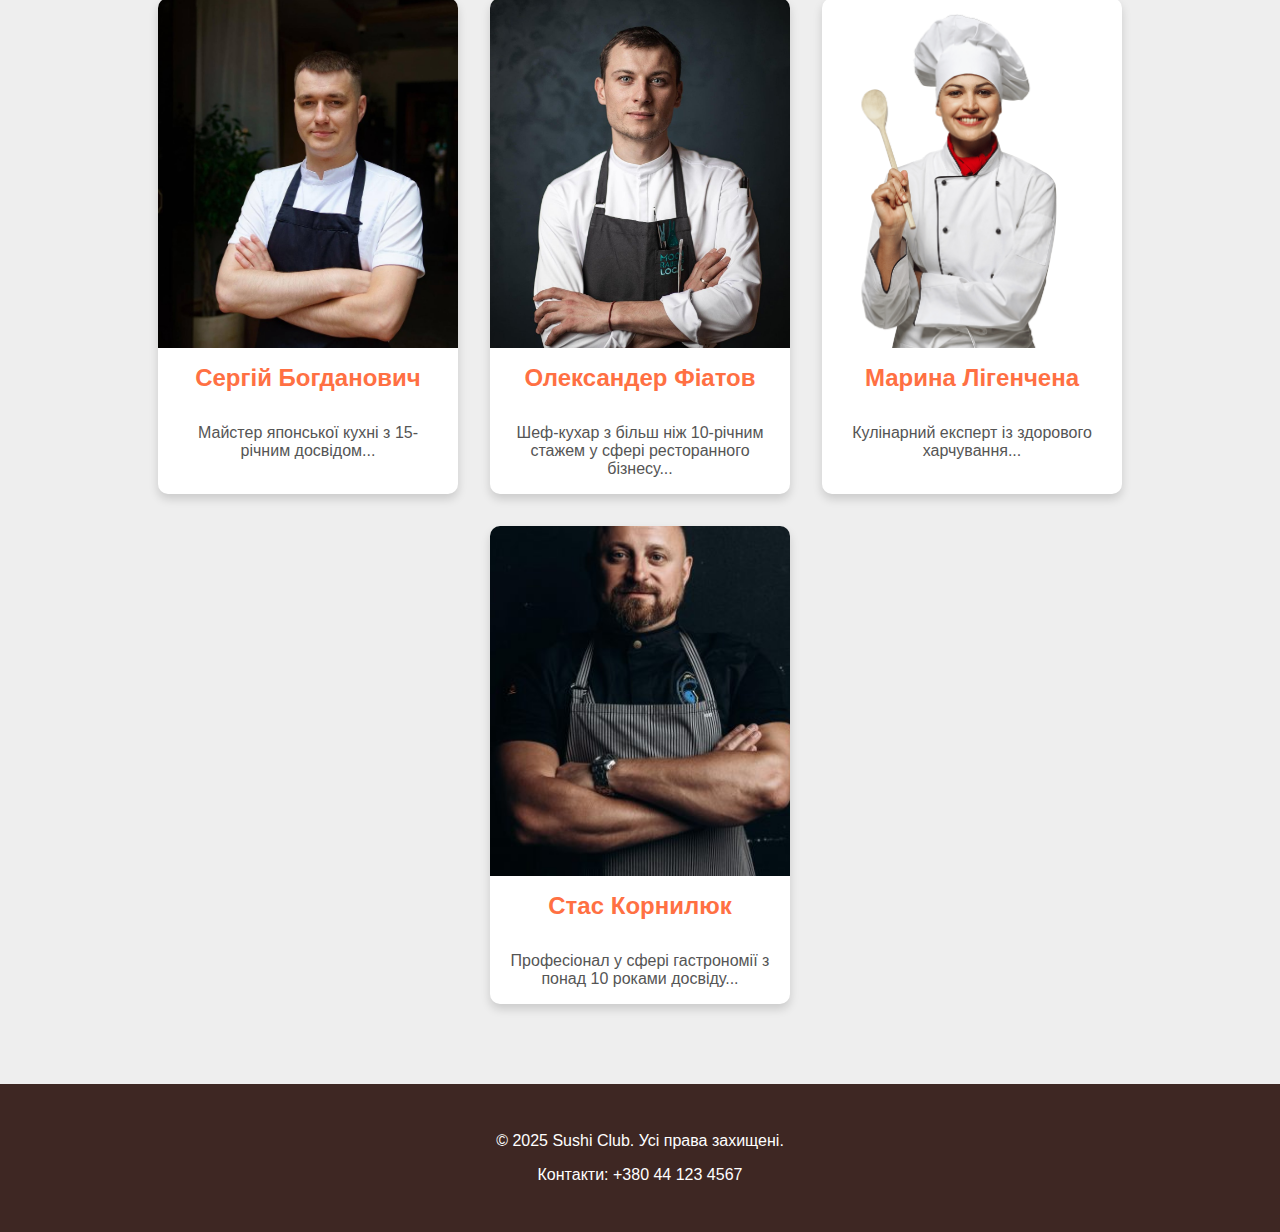
==== commit 94b927c5: "ava" ====
--- a/index.html
+++ b/index.html
@@ -52,7 +52,7 @@
             <h3>BBQ М'ясний Фестиваль</h3>
             <p>Насичений смак копченого м’яса та ароматний соус барбекю.</p>
             <button onclick="addToCart('BBQ М\'ясний Фестиваль', 350)">Купити 350 грн</button>
-        </div>#e64a19
+        </div>
 
         <div class="card" onclick="openModal('img/pizza_4.jpg', 'Веггі Делюкс', 'Склад: томати черрі, шпинат, печериці, оливки, моцарела, соус песто.Опис: Легка, соковита і ароматна піца для справжніх гурманів, які люблять овочі.')">
             <img src="img/pizza_4.jpg" alt="Веггі Делюкс">
--- a/style.css
+++ b/style.css
@@ -35,10 +35,11 @@
 
 .header h1 {
   margin: 0;
-  font-size: 2.5rem;
+  font-size: 40px;
   font-weight: 700;
   color: #ff7043;
   flex-grow: 1;
+    
 }
 
 .header nav ul {
@@ -77,6 +78,7 @@
   height: auto;
   border-radius: 50%;
 }
+
 
 .specials {
   padding: 5rem 2rem;
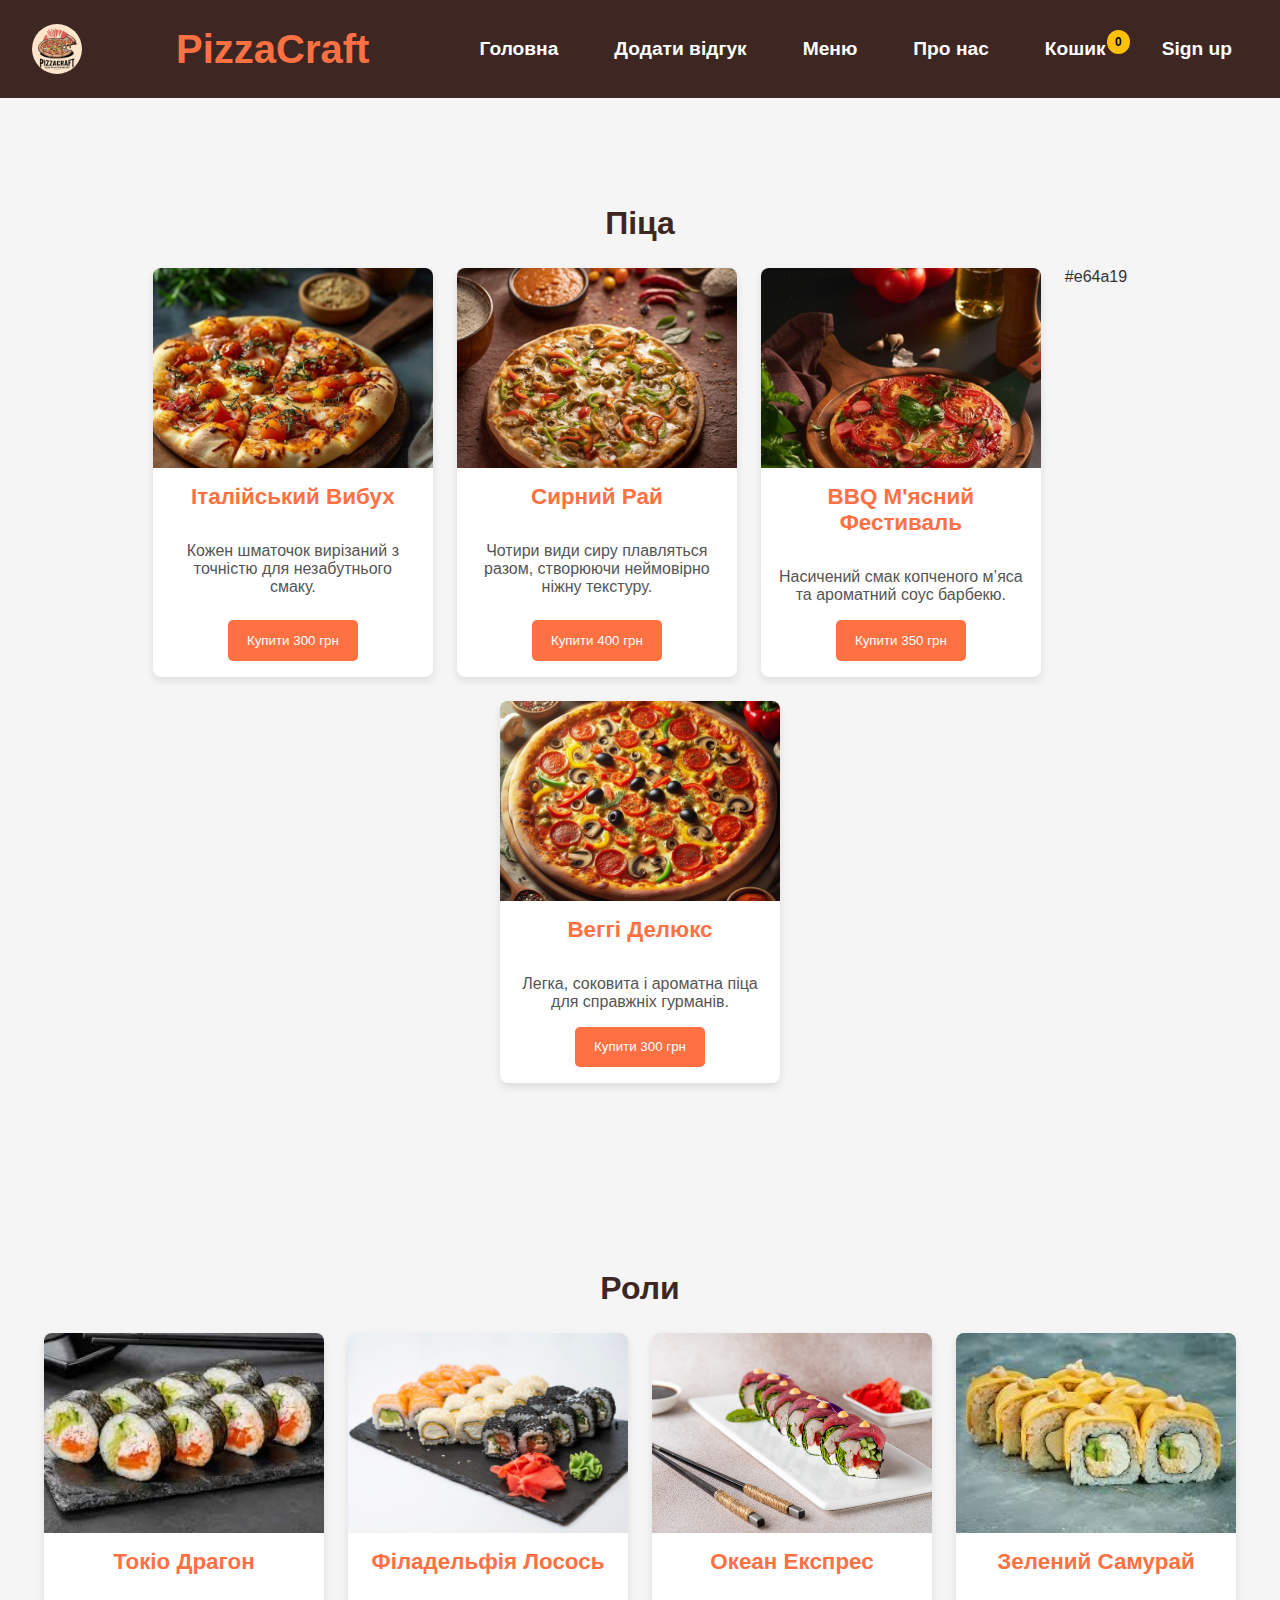
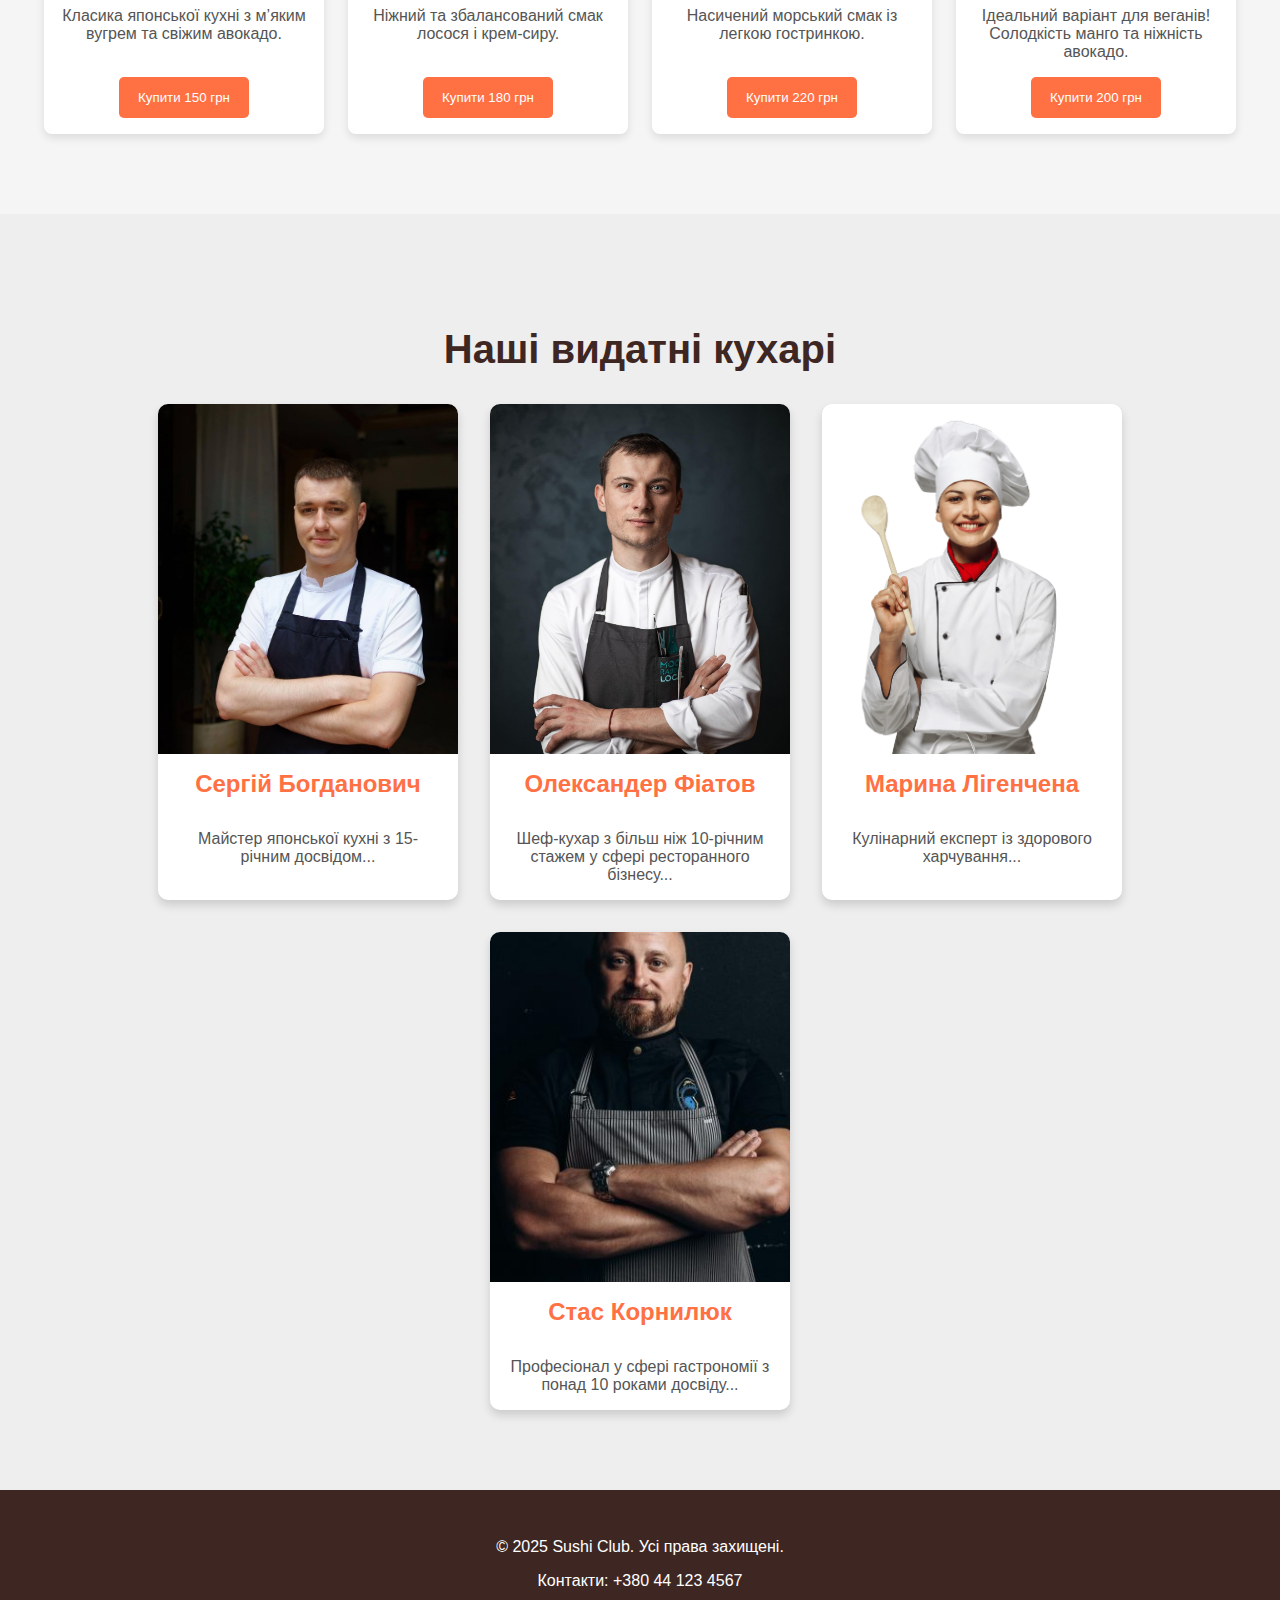
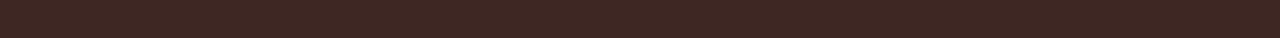
==== commit 82b8c86e: "Говориш шо змінив" ====
--- a/index.html
+++ b/index.html
@@ -7,6 +7,15 @@
   <link rel="stylesheet" href="style.css">
   <link rel="icon" href="img/logo.jpg">
   <script defer src="script.js"></script>
+<!-- Google tag (gtag.js) -->
+<script async src="https://www.googletagmanager.com/gtag/js?id=G-2MZT64YGB1"></script>
+<script>
+  window.dataLayer = window.dataLayer || [];
+  function gtag(){dataLayer.push(arguments);}
+  gtag('js', new Date());
+
+  gtag('config', 'G-2MZT64YGB1');
+</script>
 </head>
 <body>
   <header class="header">
@@ -52,7 +61,7 @@
             <h3>BBQ М'ясний Фестиваль</h3>
             <p>Насичений смак копченого м’яса та ароматний соус барбекю.</p>
             <button onclick="addToCart('BBQ М\'ясний Фестиваль', 350)">Купити 350 грн</button>
-        </div>
+        </div>#e64a19
 
         <div class="card" onclick="openModal('img/pizza_4.jpg', 'Веггі Делюкс', 'Склад: томати черрі, шпинат, печериці, оливки, моцарела, соус песто.Опис: Легка, соковита і ароматна піца для справжніх гурманів, які люблять овочі.')">
             <img src="img/pizza_4.jpg" alt="Веггі Делюкс">
--- a/style.css
+++ b/style.css
@@ -669,3 +669,10 @@
   background: #ff6600;
   color: white;
 }
+.cart-item-img {
+  width: 80px;
+  height: 80px;
+  object-fit: cover;
+  border-radius: 8px;
+  border: 1px solid #ddd;
+}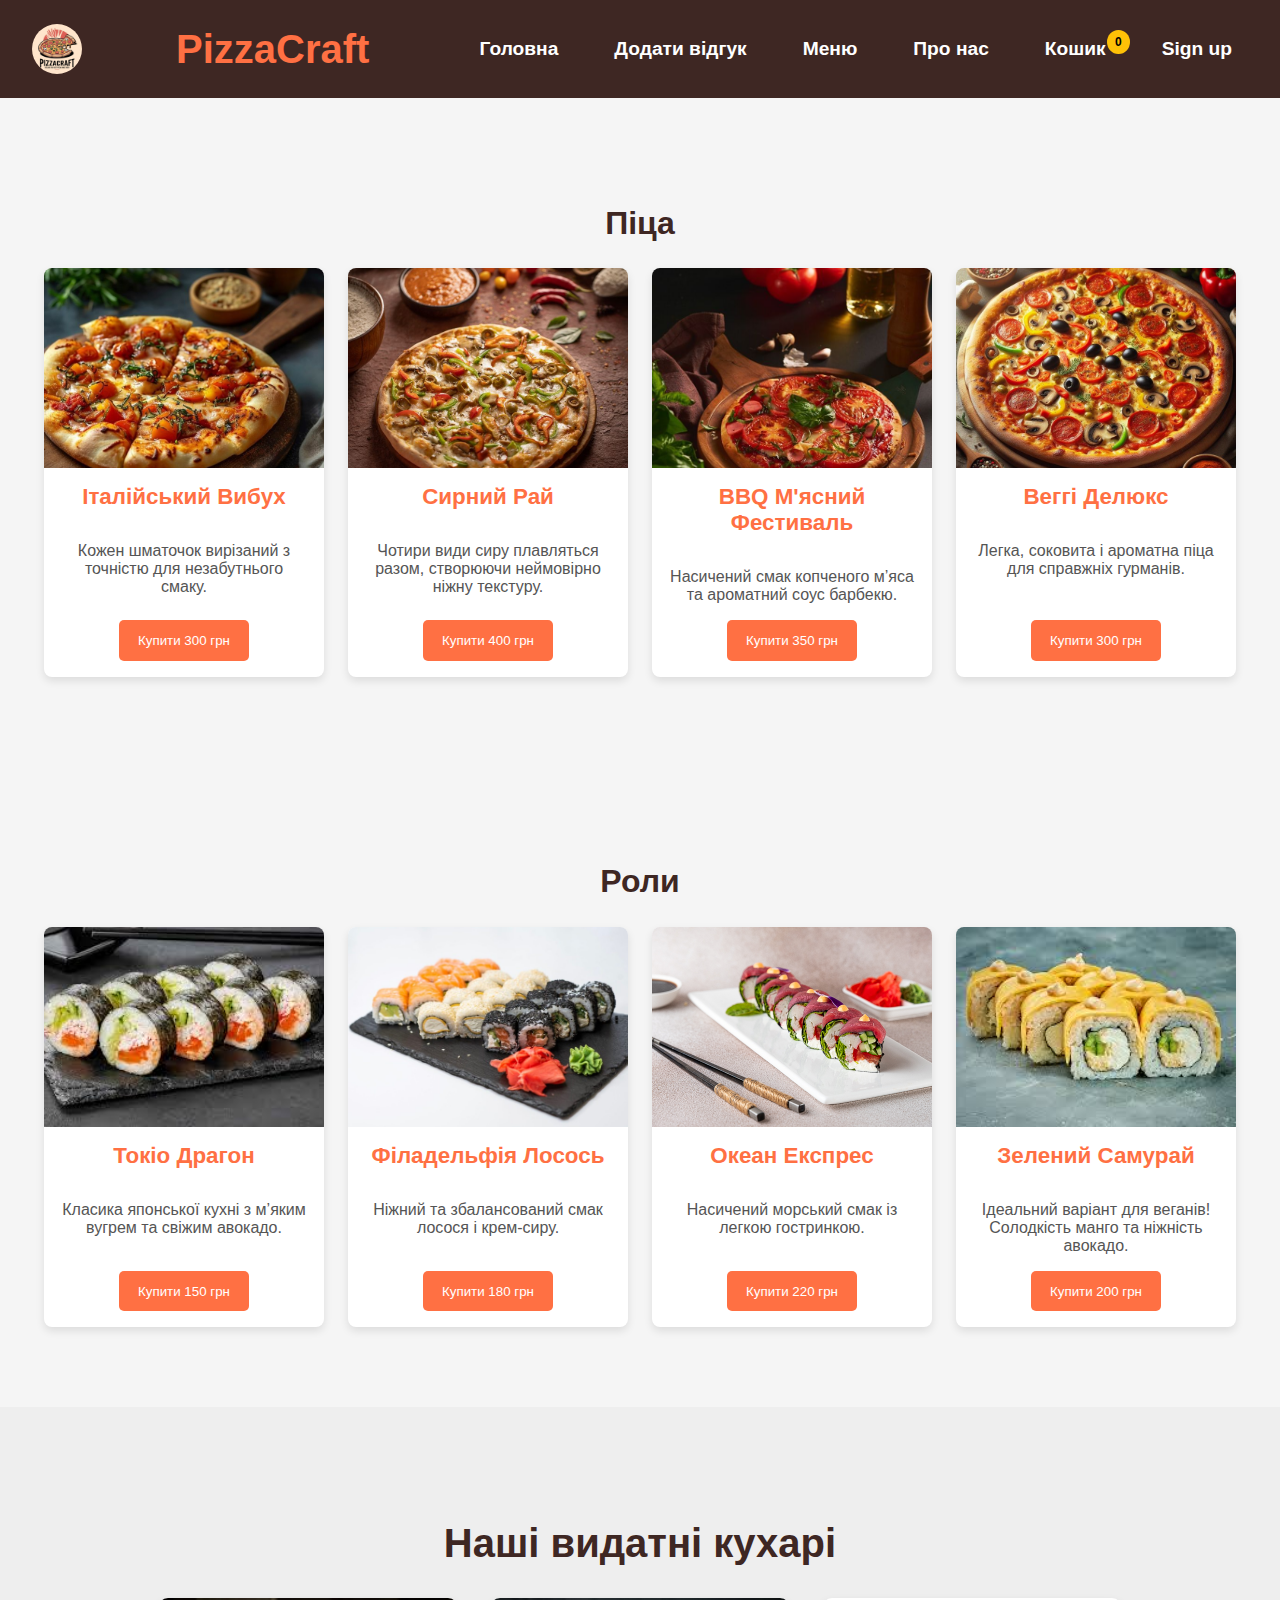
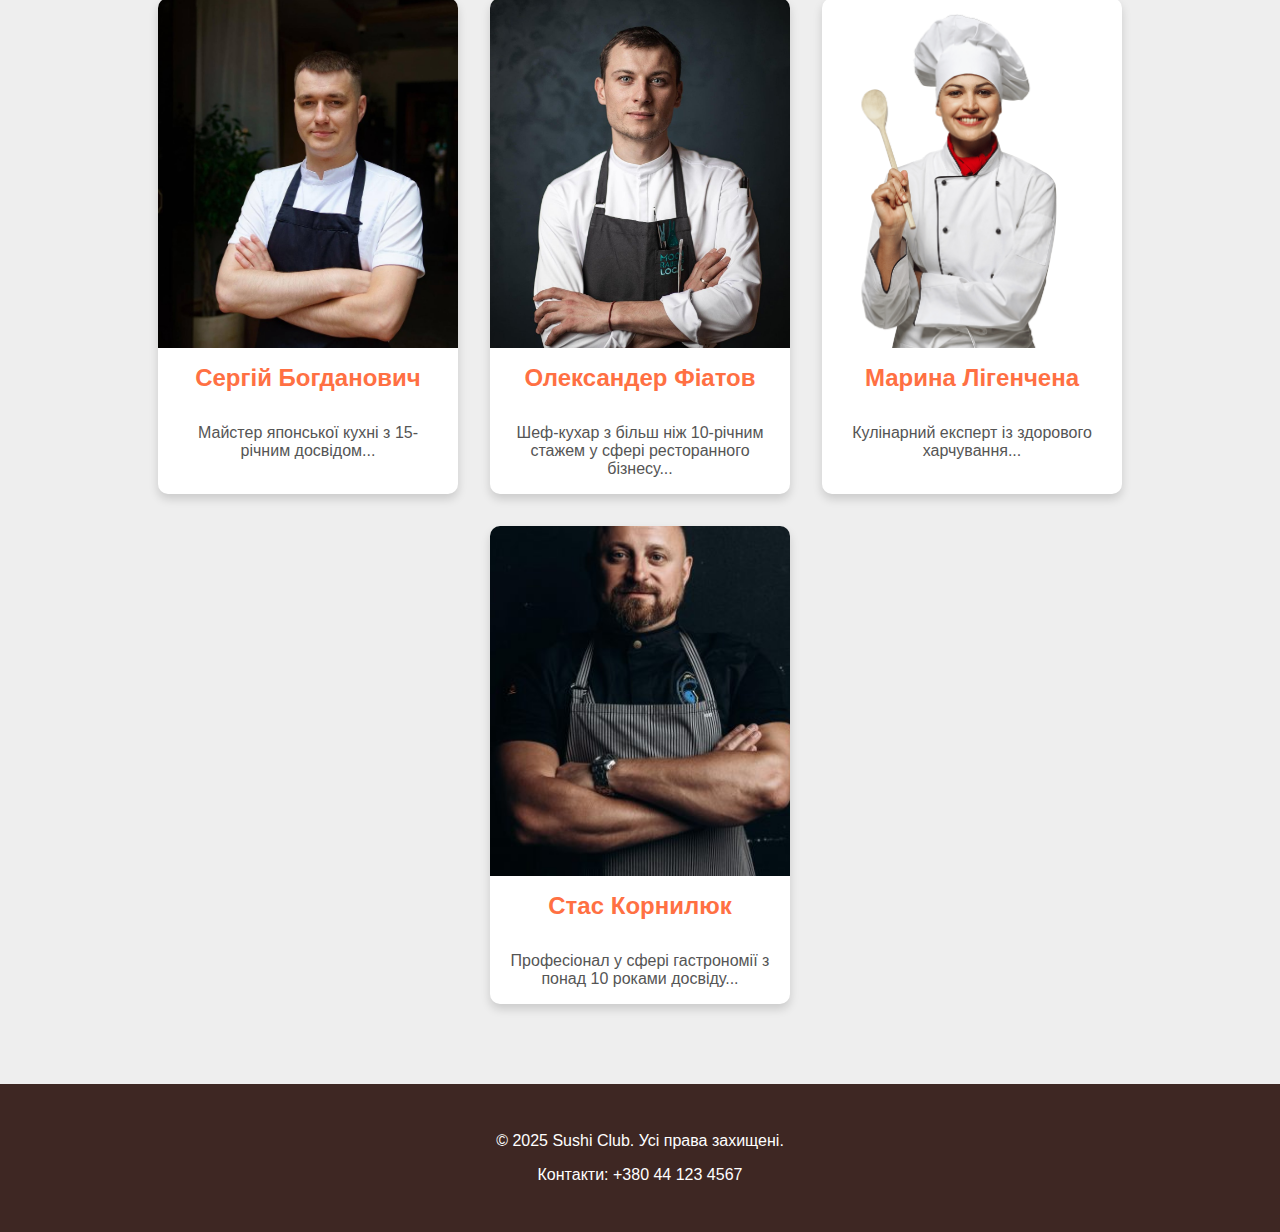
==== commit 384b82e4: "Говориш шо змінив" ====
--- a/index.html
+++ b/index.html
@@ -61,7 +61,7 @@
             <h3>BBQ М'ясний Фестиваль</h3>
             <p>Насичений смак копченого м’яса та ароматний соус барбекю.</p>
             <button onclick="addToCart('BBQ М\'ясний Фестиваль', 350)">Купити 350 грн</button>
-        </div>#e64a19
+        </div>
 
         <div class="card" onclick="openModal('img/pizza_4.jpg', 'Веггі Делюкс', 'Склад: томати черрі, шпинат, печериці, оливки, моцарела, соус песто.Опис: Легка, соковита і ароматна піца для справжніх гурманів, які люблять овочі.')">
             <img src="img/pizza_4.jpg" alt="Веггі Делюкс">
